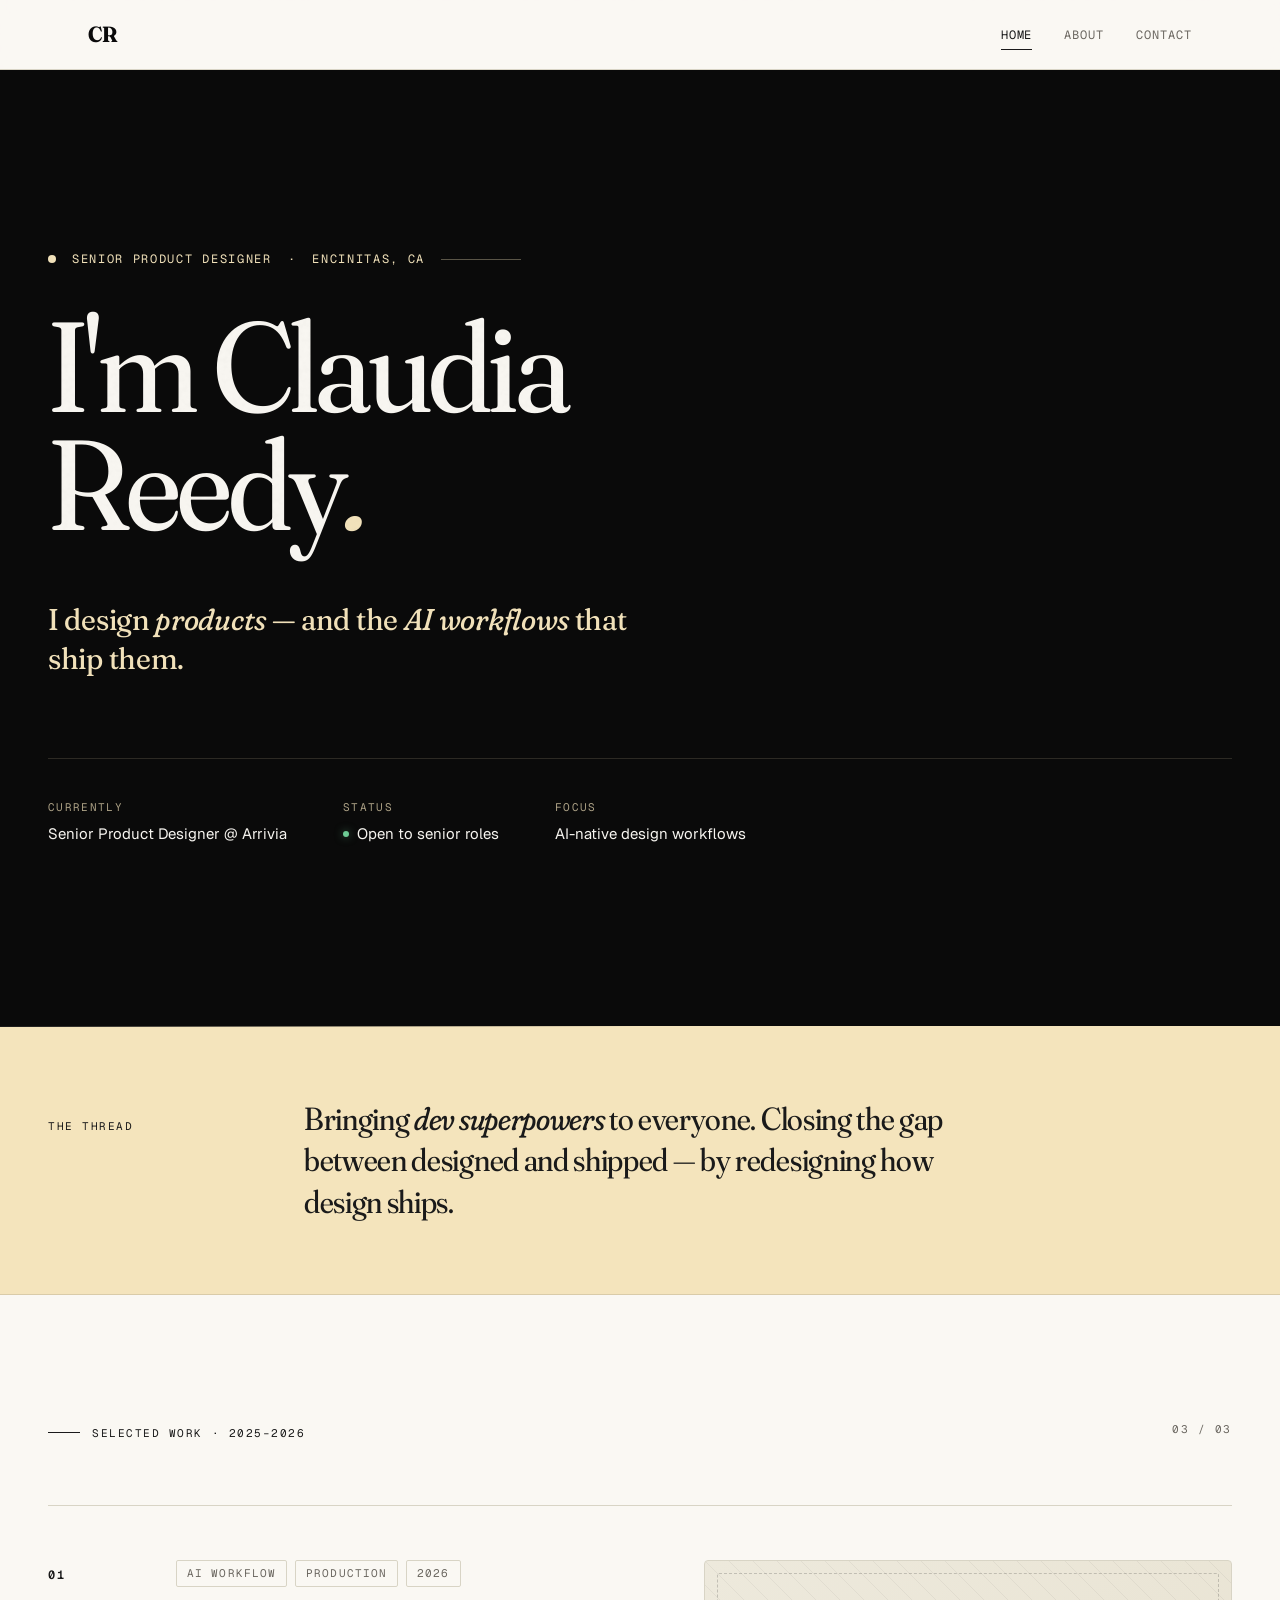
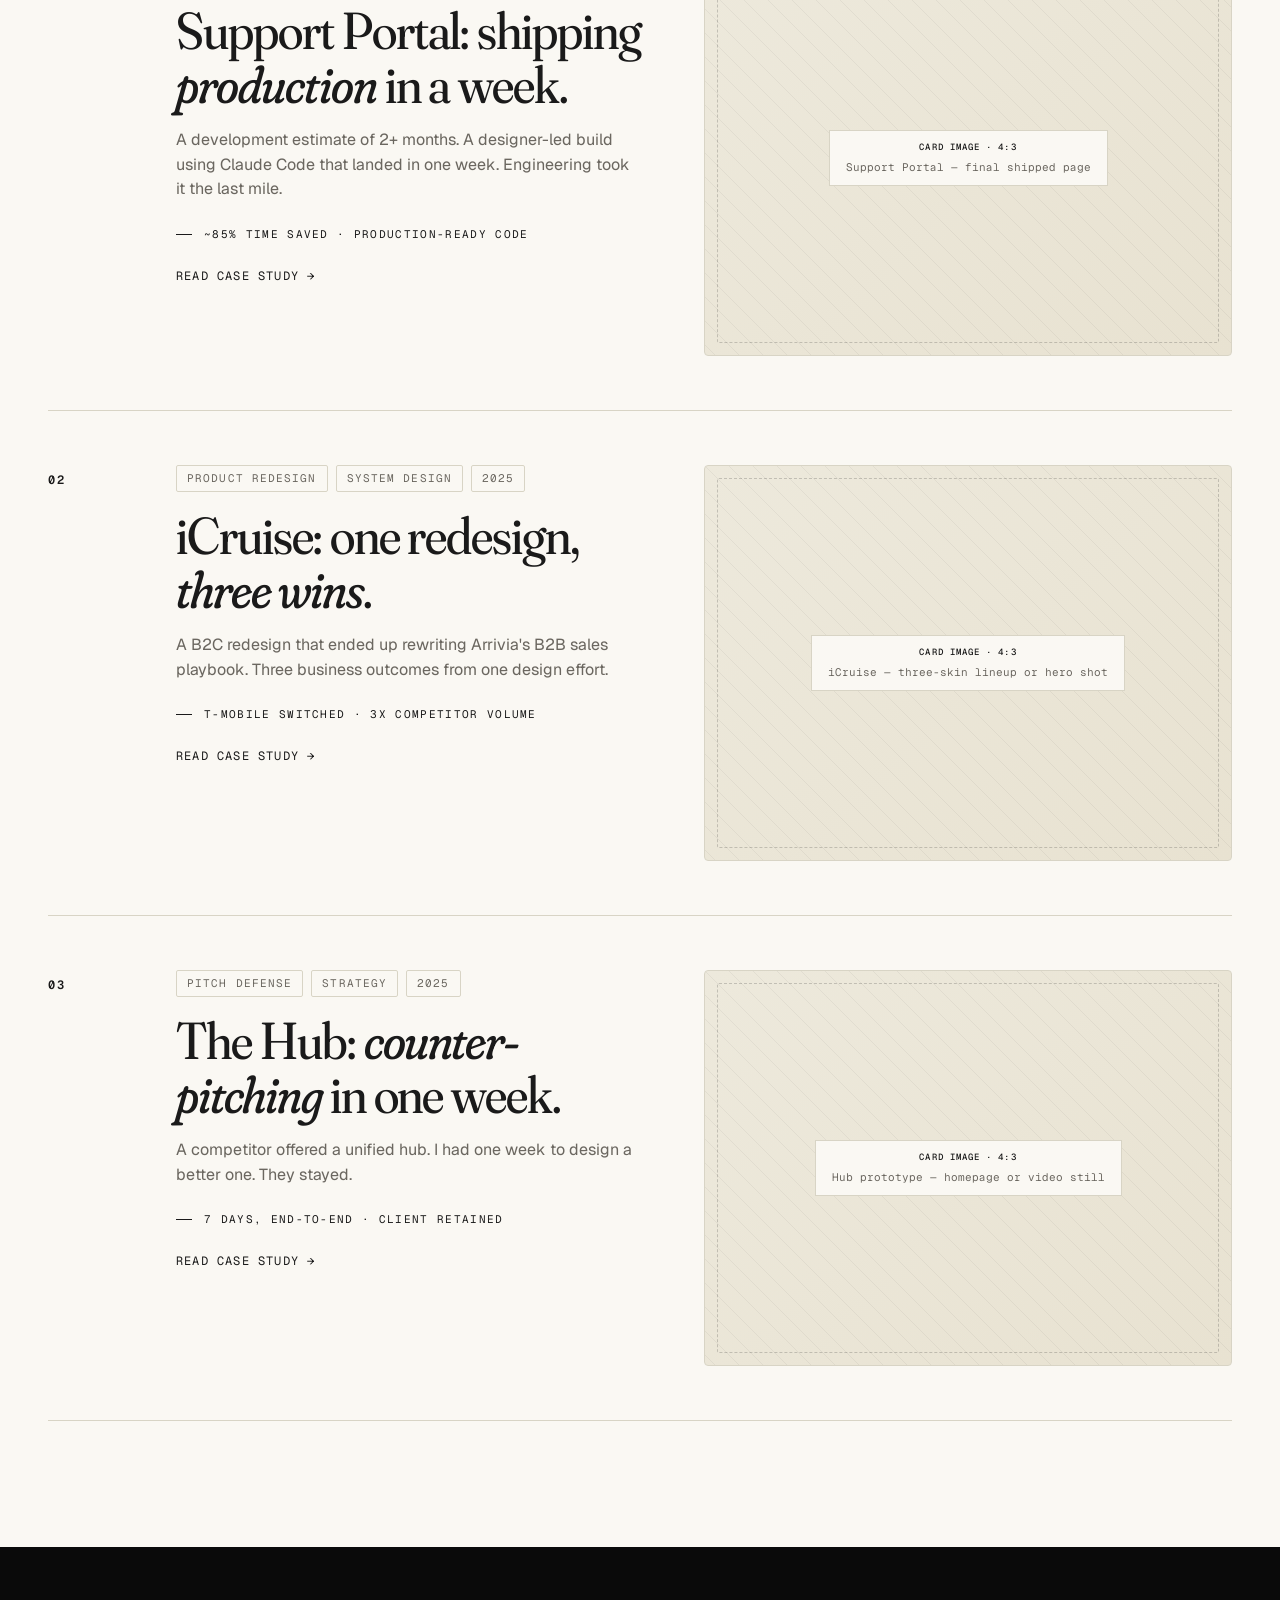
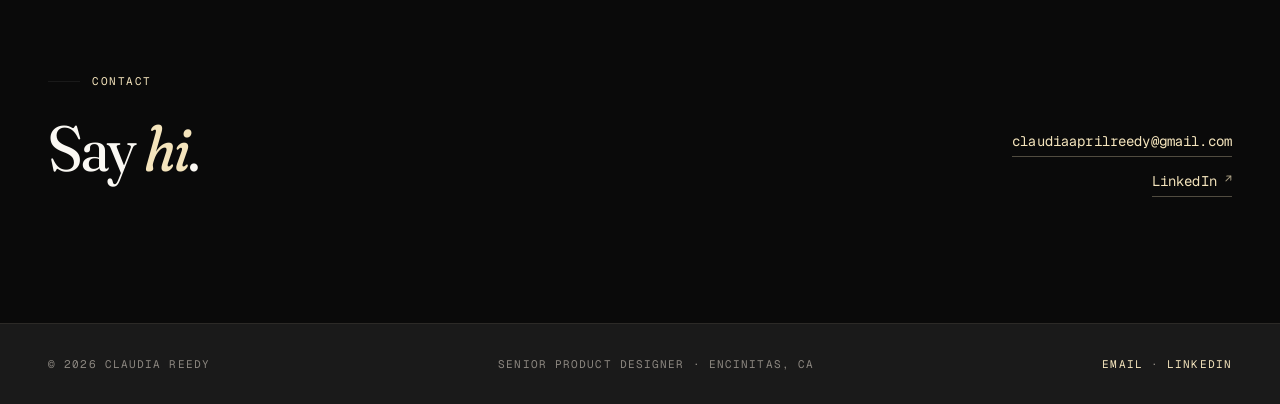
==== index.html @ f2000a78 "iCruise: name T-Mobile, add Q1 2026 phase-one performance data Reframe the post-launch story as prot" ====
<!DOCTYPE html>
<html lang="en">
<head>
<meta charset="UTF-8">
<meta name="viewport" content="width=device-width, initial-scale=1.0">
<title>Claudia Reedy — Senior Product Designer</title>

<link rel="preconnect" href="https://fonts.googleapis.com">
<link rel="preconnect" href="https://fonts.gstatic.com" crossorigin>
<link href="https://fonts.googleapis.com/css2?family=Fraunces:opsz,wght,SOFT@9..144,300..900,0..100&family=Geist:wght@300..700&family=Geist+Mono:wght@400..600&display=swap" rel="stylesheet">

<link rel="stylesheet" href="styles/tokens.css">
<link rel="stylesheet" href="styles/system.css">
<link rel="stylesheet" href="styles/home.css">

<script src="scripts/reveal.js" defer></script>
</head>
<body class="page-home">

<nav class="top">
  <div class="nav-inner">
    <a href="index.html" class="logo">CR</a>
    <div class="nav-links">
      <a href="index.html" class="active">Home</a>
      <a href="about.html">About</a>
      <a href="#contact">Contact</a>
    </div>
  </div>
</nav>

<!-- ============ HERO ============ -->
<section class="hero hero--home">
  <div class="hero-inner">
    <div class="hero-eyebrow">
      <span class="dot"></span>
      <span>Senior Product Designer</span>
      <span>·</span>
      <span>Encinitas, CA</span>
    </div>

    <h1 class="hero-title">
      I'm Claudia<br>Reedy<em>.</em>
    </h1>

    <p class="hero-tagline">
      I design <em>products</em> — and the <em>AI workflows</em> that ship them.
    </p>

    <div class="hero-status">
      <dl>
        <dt>Currently</dt>
        <dd>Senior Product Designer @ Arrivia</dd>
      </dl>
      <dl>
        <dt>Status</dt>
        <dd class="with-dot"><span class="small-dot"></span>Open to senior roles</dd>
      </dl>
      <dl>
        <dt>Focus</dt>
        <dd>AI-native design workflows</dd>
      </dl>
    </div>
  </div>
</section>

<!-- ============ INTRO STRIP ============ -->
<section class="intro-strip" data-reveal>
  <div class="intro-inner">
    <div class="intro-label">The thread</div>
    <p class="intro-text">
      Bringing <em>dev superpowers</em> to everyone. Closing the gap between designed and shipped — by redesigning how design ships.
    </p>
  </div>
</section>

<!-- ============ SELECTED WORK ============ -->
<section class="work" data-reveal>
  <div class="work-inner">
    <div class="work-header">
      <div class="work-eyebrow">Selected Work · 2025–2026</div>
      <div class="work-count">03 / 03</div>
    </div>

    <div class="case-list">

      <a href="case-studies/support-portal.html" class="case-card">
        <div class="case-num">01</div>
        <div class="case-meta">
          <div class="case-tags">
            <span>AI Workflow</span>
            <span>Production</span>
            <span>2026</span>
          </div>
          <h2 class="case-title">Support Portal: shipping <em>production</em> in a week.</h2>
          <p class="case-desc">A development estimate of 2+ months. A designer-led build using Claude Code that landed in one week. Engineering took it the last mile.</p>
          <div class="case-stat">~85% time saved · Production-ready code</div>
          <span class="case-arrow">Read case study →</span>
        </div>
        <div class="case-image">
          <div class="vlabel">
            <span class="vlabel-tag">Card Image · 4:3</span>
            Support Portal — final shipped page
          </div>
        </div>
      </a>

      <a href="case-studies/icruise.html" class="case-card">
        <div class="case-num">02</div>
        <div class="case-meta">
          <div class="case-tags">
            <span>Product Redesign</span>
            <span>System Design</span>
            <span>2025</span>
          </div>
          <h2 class="case-title">iCruise: one redesign, <em>three wins</em>.</h2>
          <p class="case-desc">A B2C redesign that ended up rewriting Arrivia's B2B sales playbook. Three business outcomes from one design effort.</p>
          <div class="case-stat">T-Mobile switched · 3x competitor volume</div>
          <span class="case-arrow">Read case study →</span>
        </div>
        <div class="case-image">
          <div class="vlabel">
            <span class="vlabel-tag">Card Image · 4:3</span>
            iCruise — three-skin lineup or hero shot
          </div>
        </div>
      </a>

      <a href="case-studies/nea-hub.html" class="case-card">
        <div class="case-num">03</div>
        <div class="case-meta">
          <div class="case-tags">
            <span>Pitch Defense</span>
            <span>Strategy</span>
            <span>2025</span>
          </div>
          <h2 class="case-title">The Hub: <em>counter-pitching</em> in one week.</h2>
          <p class="case-desc">A competitor offered a unified hub. I had one week to design a better one. They stayed.</p>
          <div class="case-stat">7 days, end-to-end · Client retained</div>
          <span class="case-arrow">Read case study →</span>
        </div>
        <div class="case-image">
          <div class="vlabel">
            <span class="vlabel-tag">Card Image · 4:3</span>
            Hub prototype — homepage or video still
          </div>
        </div>
      </a>

    </div>
  </div>
</section>

<!-- ============ CONTACT ============ -->
<section class="cta cta--contact" id="contact" data-reveal>
  <div class="cta-inner">
    <div>
      <div class="cta-eyebrow">Contact</div>
      <h2 class="cta-title">Say <em>hi</em>.</h2>
    </div>
    <div class="contact-links">
      <a href="mailto:claudiaaprilreedy@gmail.com" class="contact-link">claudiaaprilreedy@gmail.com</a>
      <a href="https://www.linkedin.com/in/claudia-reedy-803a4534b/" class="contact-link" target="_blank" rel="noopener">LinkedIn <span class="arrow" aria-hidden="true">↗</span></a>
    </div>
  </div>
</section>

<footer class="site">
  <div class="footer-inner">
    <span>© 2026 Claudia Reedy</span>
    <span>Senior Product Designer · Encinitas, CA</span>
    <span>
      <a href="mailto:claudiaaprilreedy@gmail.com">Email</a>
      ·
      <a href="https://www.linkedin.com/in/claudia-reedy-803a4534b/" target="_blank" rel="noopener">LinkedIn</a>
    </span>
  </div>
</footer>

</body>
</html>
---- styles/tokens.css ----
/* ============================================================
 * tokens.css
 * CSS variables, font wiring, base reset, page-wide ambient styles.
 * Loaded first on every page.
 * ============================================================ */

:root {
  /* Colors */
  --black: #0a0a0a;        /* hero blocks, metric panel backgrounds */
  --ink: #1a1a1a;          /* body text, accent rules */
  --bg: #faf8f3;           /* warm off-white page background */
  --bg-warm: #f4e4bc;      /* cream accent (intro strip, thread, dark-surface warmth) */
  --cream: #f4e4bc;        /* alias for --bg-warm */
  --rule: #d8d4c5;         /* borders and rules */
  --muted: #6b6760;        /* secondary text */
  --muted-soft: #8c8780;   /* tertiary text */

  /* Accent (formerly --rust). Kept identical to --ink so the system reads as monochrome. */
  --accent: #1a1a1a;
  --accent-deep: #0a0a0a;

  /* Type families */
  --display: 'Fraunces', Georgia, serif;
  --sans: 'Geist', -apple-system, sans-serif;
  --mono: 'Geist Mono', 'SF Mono', monospace;

  /* Layout */
  --max-w: 1200px;
  --measure: 640px;
  --pad: clamp(20px, 4vw, 48px);
}

* {
  box-sizing: border-box;
  margin: 0;
  padding: 0;
}

html {
  scroll-behavior: smooth;
}

body {
  font-family: var(--sans);
  background: var(--bg);
  color: var(--ink);
  -webkit-font-smoothing: antialiased;
  font-feature-settings: 'ss01', 'ss02';
  line-height: 1.5;
  position: relative;
}

/* Subtle paper grain — fixed, behind content, multiplies into the page */
body::before {
  content: '';
  position: fixed;
  inset: 0;
  pointer-events: none;
  z-index: 1;
  background-image: url("data:image/svg+xml,%3Csvg viewBox='0 0 200 200' xmlns='http://www.w3.org/2000/svg'%3E%3Cfilter id='n'%3E%3CfeTurbulence type='fractalNoise' baseFrequency='0.9' numOctaves='2' stitchTiles='stitch'/%3E%3CfeColorMatrix values='0 0 0 0 0 0 0 0 0 0 0 0 0 0 0 0 0 0 0.04 0'/%3E%3C/filter%3E%3Crect width='100%25' height='100%25' filter='url(%23n)'/%3E%3C/svg%3E");
  opacity: 0.6;
  mix-blend-mode: multiply;
}

::selection {
  background: var(--accent);
  color: var(--bg);
}

/* Scroll-triggered reveal — applied by reveal.js */
@keyframes fadeUp {
  from { opacity: 0; transform: translateY(16px); }
  to   { opacity: 1; transform: translateY(0); }
}

.reveal {
  opacity: 0;
  transform: translateY(20px);
  transition: opacity 0.7s ease-out, transform 0.7s ease-out;
}

.reveal.in {
  opacity: 1;
  transform: translateY(0);
}
---- styles/system.css ----
/* ============================================================
 * system.css
 * Shared components used on more than one page: nav, hero shell,
 * eyebrow, hook, numbers wrapper, body section, divider, visual
 * block, next-up footer, site footer, CTA strip.
 * Loaded after tokens.css on every page.
 * ============================================================ */

/* ============ NAV ============ */
nav.top {
  position: sticky;
  top: 0;
  z-index: 100;
  background: rgba(250, 248, 243, 0.92);
  backdrop-filter: blur(12px);
  -webkit-backdrop-filter: blur(12px);
  border-bottom: 1px solid var(--rule);
}

.nav-inner {
  max-width: var(--max-w);
  margin: 0 auto;
  padding: 18px var(--pad);
  display: flex;
  align-items: center;
  justify-content: space-between;
}

.logo {
  font-family: var(--display);
  font-weight: 700;
  font-size: 22px;
  letter-spacing: -0.02em;
  color: var(--black);
  text-decoration: none;
  font-variation-settings: 'opsz' 144, 'SOFT' 50;
}

.nav-links {
  display: flex;
  gap: 32px;
  align-items: center;
}

.nav-links a {
  font-family: var(--mono);
  font-size: 12px;
  text-transform: uppercase;
  letter-spacing: 0.08em;
  color: var(--muted);
  text-decoration: none;
  transition: color 0.2s;
}

.nav-links a:hover,
.nav-links a.active {
  color: var(--ink);
}

.nav-links a.active {
  position: relative;
}

.nav-links a.active::after {
  content: '';
  position: absolute;
  bottom: -6px;
  left: 0;
  right: 0;
  height: 1px;
  background: var(--accent);
}

.back-link {
  font-family: var(--mono);
  font-size: 12px;
  text-transform: uppercase;
  letter-spacing: 0.08em;
  color: var(--muted);
  text-decoration: none;
  display: inline-flex;
  align-items: center;
  gap: 8px;
  transition: color 0.2s, gap 0.2s;
}

.back-link:hover {
  color: var(--accent);
  gap: 12px;
}

/* ============ HERO SHELL ============
   The black-block container. Used on home + every case study.
   Inside content (.eyebrow, .hero-title, etc.) defined below for the
   case-study pattern; home.css overrides via .hero--home modifier. */
section.hero {
  background: var(--black);
  color: var(--bg);
  padding: clamp(80px, 14vh, 160px) var(--pad) clamp(80px, 14vh, 140px);
  position: relative;
  overflow: hidden;
}

.hero-inner {
  max-width: var(--max-w);
  margin: 0 auto;
}

/* Case-study hero eyebrow (mono label + trailing rule) */
.eyebrow {
  font-family: var(--mono);
  font-size: 12px;
  text-transform: uppercase;
  letter-spacing: 0.14em;
  color: var(--cream);
  margin-bottom: 32px;
  display: flex;
  align-items: center;
  gap: 16px;
  opacity: 0;
  animation: fadeUp 0.8s 0.1s forwards;
}

.eyebrow::after {
  content: '';
  flex: 1;
  max-width: 80px;
  height: 1px;
  background: var(--cream);
  opacity: 0.35;
}

h1.hero-title {
  font-family: var(--display);
  font-weight: 420;
  font-size: clamp(44px, 7.5vw, 96px);
  line-height: 0.98;
  letter-spacing: -0.025em;
  color: var(--bg);
  font-variation-settings: 'opsz' 144, 'SOFT' 50;
  margin-bottom: 40px;
  max-width: 18ch;
  opacity: 0;
  animation: fadeUp 0.9s 0.25s forwards;
}

h1.hero-title em {
  font-style: italic;
  color: var(--cream);
  font-variation-settings: 'opsz' 144, 'SOFT' 100;
}

.hero-subtitle {
  font-family: var(--sans);
  font-size: clamp(17px, 1.4vw, 19px);
  font-weight: 420;
  line-height: 1.55;
  color: var(--bg-warm);
  max-width: 56ch;
  opacity: 0;
  animation: fadeUp 1s 0.4s forwards;
}

.hero-meta {
  display: flex;
  flex-wrap: wrap;
  gap: 40px;
  margin-top: 64px;
  padding-top: 32px;
  border-top: 1px solid rgba(244, 228, 188, 0.2);
  opacity: 0;
  animation: fadeUp 1s 0.55s forwards;
}

.hero-meta dl {
  display: flex;
  flex-direction: column;
  gap: 6px;
}

.hero-meta dt {
  font-family: var(--mono);
  font-size: 11px;
  text-transform: uppercase;
  letter-spacing: 0.12em;
  color: var(--cream);
  opacity: 0.7;
}

.hero-meta dd {
  font-family: var(--sans);
  font-size: 14px;
  color: var(--bg);
  font-weight: 400;
}

/* ============ HOOK ============ */
section.hook {
  padding: clamp(80px, 12vh, 140px) var(--pad);
  background: var(--bg);
}

.hook-inner {
  max-width: 920px;
  margin: 0 auto;
  position: relative;
}

.hook-mark {
  font-family: var(--display);
  font-size: clamp(80px, 14vw, 180px);
  line-height: 0.6;
  color: var(--cream);
  position: absolute;
  left: -20px;
  top: -10px;
  font-style: italic;
  font-variation-settings: 'opsz' 144, 'SOFT' 100;
  z-index: 0;
  opacity: 0.9;
}

.hook-text {
  font-family: var(--display);
  font-weight: 420;
  font-size: clamp(28px, 3.5vw, 44px);
  line-height: 1.18;
  letter-spacing: -0.015em;
  color: var(--ink);
  position: relative;
  z-index: 1;
  font-variation-settings: 'opsz' 144, 'SOFT' 50;
  max-width: 22ch;
}

.hook-text em {
  font-style: italic;
  color: var(--accent);
  font-variation-settings: 'opsz' 144, 'SOFT' 100;
}

/* ============ NUMBERS WRAPPER ============
   Outer black panel + header + tagline. Inner layout variants
   (.numbers-grid, .nea-stats, .wins-grid) live in case-study.css. */
section.numbers {
  padding: 0 var(--pad) clamp(80px, 12vh, 120px);
  background: var(--bg);
}

.numbers-inner {
  max-width: var(--max-w);
  margin: 0 auto;
  background: var(--black);
  color: var(--bg);
  padding: clamp(40px, 6vw, 72px) clamp(32px, 5vw, 64px);
  border-radius: 2px;
  position: relative;
  overflow: hidden;
}

.numbers-inner::before {
  content: '';
  position: absolute;
  top: 0;
  left: 0;
  right: 0;
  height: 1px;
  background: linear-gradient(90deg, var(--cream) 0%, transparent 60%);
}

.numbers-header {
  font-family: var(--mono);
  font-size: 11px;
  text-transform: uppercase;
  letter-spacing: 0.14em;
  color: var(--cream);
  margin-bottom: 32px;
  display: flex;
  align-items: center;
  gap: 12px;
}

.numbers-header::before {
  content: '◉';
  color: var(--cream);
  font-size: 8px;
}

.numbers-tagline {
  margin-top: 48px;
  padding-top: 32px;
  border-top: 1px solid rgba(244, 228, 188, 0.15);
  font-family: var(--display);
  font-style: italic;
  font-size: clamp(18px, 1.8vw, 22px);
  line-height: 1.4;
  color: var(--cream);
  font-variation-settings: 'opsz' 144, 'SOFT' 80;
  max-width: 60ch;
}

/* ============ BODY SECTION ============
   Two-column label/content section used throughout case studies. */
section.body-section {
  padding: clamp(60px, 10vh, 120px) var(--pad);
  position: relative;
}

.body-inner {
  max-width: var(--max-w);
  margin: 0 auto;
  display: grid;
  grid-template-columns: 1fr;
  gap: 32px;
}

@media (min-width: 900px) {
  .body-inner {
    grid-template-columns: 220px 1fr;
    gap: 64px;
  }
}

.section-label {
  font-family: var(--mono);
  font-size: 11px;
  text-transform: uppercase;
  letter-spacing: 0.14em;
  color: var(--muted);
  position: relative;
  padding-top: 14px;
}

.section-label::before {
  content: '';
  position: absolute;
  top: 0;
  left: 0;
  width: 32px;
  height: 1px;
  background: var(--accent);
}

.section-label .num {
  display: block;
  font-size: 11px;
  color: var(--accent);
  margin-bottom: 4px;
  font-weight: 500;
}

.section-content {
  max-width: var(--measure);
}

.section-content p {
  font-family: var(--sans);
  font-size: 17px;
  line-height: 1.65;
  color: var(--ink);
  margin-bottom: 1.4em;
  font-weight: 420;
}

.section-content p:last-child {
  margin-bottom: 0;
}

.section-content h3 {
  font-family: var(--display);
  font-weight: 500;
  font-size: 24px;
  line-height: 1.3;
  letter-spacing: -0.01em;
  color: var(--ink);
  margin-top: 2em;
  margin-bottom: 0.6em;
  font-variation-settings: 'opsz' 60, 'SOFT' 50;
}

.section-content h3:first-child {
  margin-top: 0;
}

.section-content strong {
  font-weight: 600;
  color: var(--black);
}

.section-content em {
  font-style: italic;
  font-family: var(--display);
  font-variation-settings: 'opsz' 36, 'SOFT' 100;
  font-size: 1.02em;
}

.section-content code {
  font-family: var(--mono);
  font-size: 0.88em;
  background: var(--cream);
  padding: 2px 6px;
  border-radius: 2px;
  color: var(--accent-deep);
  font-weight: 500;
}

/* ============ SECTION DIVIDER ============ */
.divider {
  max-width: var(--max-w);
  margin: 0 auto;
  padding: 0 var(--pad);
  display: flex;
  align-items: center;
  gap: 16px;
  font-family: var(--mono);
  font-size: 11px;
  text-transform: uppercase;
  letter-spacing: 0.14em;
  color: var(--muted-soft);
}

.divider::before,
.divider::after {
  content: '';
  flex: 1;
  height: 1px;
  background: var(--rule);
}

/* ============ VISUAL PLACEHOLDER BLOCK ============ */
.visual-block {
  margin: 48px 0;
  width: 100%;
}

.visual-frame {
  background: linear-gradient(135deg, #ede9dc 0%, #e8e2d1 100%);
  border: 1px solid var(--rule);
  border-radius: 4px;
  aspect-ratio: 16 / 9;
  display: flex;
  align-items: center;
  justify-content: center;
  position: relative;
  overflow: hidden;
}

.visual-frame::before {
  content: '';
  position: absolute;
  inset: 0;
  background-image: linear-gradient(45deg, transparent 48%, rgba(26, 26, 26, 0.06) 49%, rgba(26, 26, 26, 0.06) 51%, transparent 52%);
  background-size: 24px 24px;
}

.visual-frame::after {
  content: '';
  position: absolute;
  inset: 12px;
  border: 1px dashed rgba(26, 26, 26, 0.2);
  border-radius: 2px;
}

.visual-label {
  position: relative;
  z-index: 2;
  background: var(--bg);
  padding: 12px 20px;
  border: 1px solid var(--rule);
  font-family: var(--mono);
  font-size: 12px;
  color: var(--muted);
  text-align: center;
  max-width: 80%;
  letter-spacing: 0.02em;
  line-height: 1.5;
}

.visual-label .vlabel-tag {
  display: block;
  font-size: 10px;
  color: var(--accent);
  text-transform: uppercase;
  letter-spacing: 0.12em;
  margin-bottom: 6px;
  font-weight: 500;
}

.visual-caption {
  font-family: var(--mono);
  font-size: 12px;
  color: var(--muted);
  margin-top: 14px;
  letter-spacing: 0.01em;
  line-height: 1.6;
  max-width: 70ch;
}

.visual-caption strong {
  color: var(--accent);
  font-weight: 500;
  text-transform: uppercase;
  font-size: 10px;
  letter-spacing: 0.12em;
  display: inline-block;
  margin-right: 8px;
}

/* Full-bleed visual variant (case studies) */
.visual-block.full {
  margin-left: calc(-1 * var(--pad));
  margin-right: calc(-1 * var(--pad));
  width: calc(100% + 2 * var(--pad));
}

.visual-block.full .visual-frame {
  border-radius: 0;
  border-left: none;
  border-right: none;
  aspect-ratio: 21 / 9;
}

@media (min-width: 900px) {
  .visual-block {
    grid-column: 2;
  }
  .visual-block.wide {
    grid-column: 1 / -1;
  }
}

/* ============ NEXT-UP FOOTER (case studies) ============ */
section.next-up {
  margin-top: 60px;
  background: var(--black);
  color: var(--bg);
  padding: clamp(80px, 14vh, 140px) var(--pad);
  position: relative;
  overflow: hidden;
}

.next-up-inner {
  max-width: var(--max-w);
  margin: 0 auto;
  display: grid;
  grid-template-columns: 1fr;
  gap: 32px;
  align-items: end;
}

@media (min-width: 900px) {
  .next-up-inner {
    grid-template-columns: 1fr auto;
    gap: 64px;
  }
}

.next-label {
  font-family: var(--mono);
  font-size: 11px;
  text-transform: uppercase;
  letter-spacing: 0.14em;
  color: var(--cream);
  margin-bottom: 24px;
  display: flex;
  align-items: center;
  gap: 12px;
}

.next-label::before {
  content: '';
  width: 32px;
  height: 1px;
  background: var(--accent);
}

.next-title {
  font-family: var(--display);
  font-weight: 420;
  font-size: clamp(36px, 5.5vw, 64px);
  line-height: 1.05;
  letter-spacing: -0.02em;
  color: var(--bg);
  font-variation-settings: 'opsz' 144, 'SOFT' 50;
  margin-bottom: 16px;
}

.next-title em {
  font-style: italic;
  color: var(--cream);
  font-variation-settings: 'opsz' 144, 'SOFT' 100;
}

.next-sub {
  font-family: var(--sans);
  font-size: 16px;
  color: var(--bg-warm);
  max-width: 50ch;
  line-height: 1.55;
}

.next-cta {
  font-family: var(--mono);
  font-size: 12px;
  text-transform: uppercase;
  letter-spacing: 0.12em;
  color: var(--cream);
  text-decoration: none;
  display: inline-flex;
  align-items: center;
  gap: 12px;
  border: 1px solid var(--cream);
  padding: 16px 28px;
  border-radius: 2px;
  transition: background 0.25s, color 0.25s, gap 0.25s;
  white-space: nowrap;
}

.next-cta:hover {
  background: var(--cream);
  color: var(--black);
  gap: 16px;
}

/* ============ CTA STRIP (home + about) ============
   Same component as next-up, different content; lives here because
   index.html and about.html share byte-identical CSS for it. */
section.cta {
  background: var(--black);
  color: var(--bg);
  padding: clamp(80px, 14vh, 140px) var(--pad);
  position: relative;
  overflow: hidden;
}

.cta-inner {
  max-width: var(--max-w);
  margin: 0 auto;
  display: grid;
  grid-template-columns: 1fr;
  gap: 32px;
  align-items: end;
}

@media (min-width: 900px) {
  .cta-inner {
    grid-template-columns: 1fr auto;
    gap: 64px;
  }
}

.cta-eyebrow {
  font-family: var(--mono);
  font-size: 11px;
  text-transform: uppercase;
  letter-spacing: 0.14em;
  color: var(--cream);
  margin-bottom: 24px;
  display: flex;
  align-items: center;
  gap: 12px;
}

.cta-eyebrow::before {
  content: '';
  width: 32px;
  height: 1px;
  background: var(--accent);
}

.cta-title {
  font-family: var(--display);
  font-weight: 420;
  font-size: clamp(36px, 5.5vw, 64px);
  line-height: 1.05;
  letter-spacing: -0.02em;
  color: var(--bg);
  font-variation-settings: 'opsz' 144, 'SOFT' 50;
  margin-bottom: 16px;
  max-width: 22ch;
}

.cta-title em {
  font-style: italic;
  color: var(--cream);
  font-variation-settings: 'opsz' 144, 'SOFT' 100;
}

.cta-sub {
  font-family: var(--sans);
  font-size: 16px;
  color: var(--bg-warm);
  max-width: 50ch;
  line-height: 1.55;
}

.cta-button {
  font-family: var(--mono);
  font-size: 12px;
  text-transform: uppercase;
  letter-spacing: 0.12em;
  color: var(--cream);
  text-decoration: none;
  display: inline-flex;
  align-items: center;
  gap: 12px;
  border: 1px solid var(--cream);
  padding: 16px 28px;
  border-radius: 2px;
  transition: background 0.25s, color 0.25s, gap 0.25s;
  white-space: nowrap;
}

.cta-button:hover {
  background: var(--cream);
  color: var(--black);
  gap: 16px;
}

/* ============ CONTACT VARIANT OF CTA STRIP ============
   Used on home + about. Strips the subtitle + cream-bordered button
   in favor of a stacked list of contact links. The black-strip shell
   (.cta) is reused; only the inner is different. */

.cta--contact .cta-inner {
  align-items: end;
}

.contact-links {
  display: flex;
  flex-direction: column;
  align-items: flex-start;
  gap: 14px;
  font-family: var(--mono);
  font-size: 14px;
  letter-spacing: 0.01em;
}

@media (min-width: 900px) {
  .contact-links {
    align-items: flex-end;
  }
}

.contact-link {
  color: var(--cream);
  text-decoration: none;
  padding-bottom: 4px;
  border-bottom: 1px solid rgba(244, 228, 188, 0.3);
  transition: border-color 0.2s, color 0.2s;
  display: inline-flex;
  align-items: center;
  gap: 8px;
}

.contact-link:hover {
  border-bottom-color: var(--cream);
  color: #fff;
}

.contact-link .arrow {
  font-size: 0.85em;
  opacity: 0.7;
}

/* ============ SITE FOOTER ============ */
footer.site {
  background: var(--ink);
  color: var(--muted-soft);
  padding: 32px var(--pad);
  border-top: 1px solid rgba(244, 228, 188, 0.08);
}

.footer-inner {
  max-width: var(--max-w);
  margin: 0 auto;
  display: flex;
  flex-wrap: wrap;
  justify-content: space-between;
  gap: 16px;
  font-family: var(--mono);
  font-size: 11px;
  text-transform: uppercase;
  letter-spacing: 0.1em;
}

footer a {
  color: var(--cream);
  text-decoration: none;
}

footer a:hover {
  color: var(--accent);
}

/* ============ MOBILE ============ */
@media (max-width: 768px) {
  .nav-links { gap: 18px; }
}
---- styles/home.css ----
/* ============================================================
 * home.css
 * Home page (index.html) only: hero overrides, intro strip,
 * selected-work case list.
 * Loaded after system.css on index.html.
 * ============================================================ */

/* ============ HERO OVERRIDES (.hero--home) ============
   The home hero uses the same .hero shell from system.css but with
   more generous vertical padding, a larger title, a custom eyebrow
   with a pulsing dot, and a "status" row in place of .hero-meta. */

section.hero--home {
  padding: clamp(100px, 20vh, 200px) var(--pad);
}

.hero--home h1.hero-title {
  font-size: clamp(56px, 10vw, 140px);
  line-height: 0.92;
  letter-spacing: -0.03em;
  margin-bottom: 56px;
  max-width: none;
}

.hero-eyebrow {
  font-family: var(--mono);
  font-size: 12px;
  text-transform: uppercase;
  letter-spacing: 0.14em;
  color: var(--cream);
  margin-bottom: 40px;
  display: flex;
  align-items: center;
  gap: 16px;
  opacity: 0;
  animation: fadeUp 0.8s 0.1s forwards;
}

.hero-eyebrow::after {
  content: '';
  flex: 1;
  max-width: 80px;
  height: 1px;
  background: var(--cream);
  opacity: 0.35;
}

.hero-eyebrow .dot {
  width: 8px;
  height: 8px;
  border-radius: 50%;
  background: var(--cream);
  display: inline-block;
  animation: pulse 2.5s ease-in-out infinite;
}

@keyframes pulse {
  0%, 100% { opacity: 1; box-shadow: 0 0 0 0 rgba(244, 228, 188, 0.5); }
  50%      { opacity: 0.7; box-shadow: 0 0 0 6px rgba(244, 228, 188, 0); }
}

.hero-tagline {
  font-family: var(--display);
  font-weight: 420;
  font-size: clamp(22px, 2.4vw, 30px);
  line-height: 1.3;
  letter-spacing: -0.01em;
  color: var(--bg-warm);
  font-variation-settings: 'opsz' 60, 'SOFT' 50;
  max-width: 32ch;
  opacity: 0;
  animation: fadeUp 1s 0.4s forwards;
}

.hero-tagline em {
  font-style: italic;
  color: var(--cream);
  font-variation-settings: 'opsz' 60, 'SOFT' 100;
}

.hero-status {
  margin-top: 80px;
  padding-top: 40px;
  border-top: 1px solid rgba(244, 228, 188, 0.15);
  display: flex;
  flex-wrap: wrap;
  gap: 56px;
  opacity: 0;
  animation: fadeUp 1s 0.55s forwards;
}

.hero-status dl {
  display: flex;
  flex-direction: column;
  gap: 8px;
}

.hero-status dt {
  font-family: var(--mono);
  font-size: 11px;
  text-transform: uppercase;
  letter-spacing: 0.12em;
  color: var(--cream);
  opacity: 0.7;
}

.hero-status dd {
  font-family: var(--sans);
  font-size: 15px;
  color: var(--bg);
  font-weight: 400;
}

.hero-status dd.with-dot {
  display: inline-flex;
  align-items: center;
  gap: 8px;
}

.hero-status dd .small-dot {
  width: 6px;
  height: 6px;
  border-radius: 50%;
  background: #6fcf97;
  box-shadow: 0 0 8px rgba(111, 207, 151, 0.5);
}

/* ============ INTRO STRIP ============ */
section.intro-strip {
  background: var(--bg-warm);
  padding: clamp(48px, 8vh, 80px) var(--pad);
  border-bottom: 1px solid rgba(26, 26, 26, 0.12);
  position: relative;
}

.intro-strip::before {
  content: '';
  position: absolute;
  top: 0;
  left: 0;
  right: 0;
  height: 1px;
  background: linear-gradient(90deg, var(--accent) 0%, transparent 50%);
}

.intro-inner {
  max-width: var(--max-w);
  margin: 0 auto;
  display: grid;
  grid-template-columns: 1fr;
  gap: 24px;
  align-items: baseline;
}

@media (min-width: 900px) {
  .intro-inner {
    grid-template-columns: 200px 1fr;
    gap: 56px;
  }
}

.intro-label {
  font-family: var(--mono);
  font-size: 11px;
  text-transform: uppercase;
  letter-spacing: 0.14em;
  color: var(--accent);
  padding-top: 8px;
}

.intro-text {
  font-family: var(--display);
  font-weight: 420;
  font-size: clamp(22px, 2.6vw, 32px);
  line-height: 1.3;
  letter-spacing: -0.01em;
  color: var(--ink);
  font-variation-settings: 'opsz' 144, 'SOFT' 50;
  max-width: 36ch;
}

.intro-text em {
  font-style: italic;
  color: var(--accent);
  font-variation-settings: 'opsz' 144, 'SOFT' 100;
}

/* ============ SELECTED WORK ============ */
section.work {
  padding: clamp(80px, 14vh, 140px) var(--pad);
}

.work-inner {
  max-width: var(--max-w);
  margin: 0 auto;
}

.work-header {
  display: flex;
  align-items: baseline;
  justify-content: space-between;
  margin-bottom: 64px;
  gap: 24px;
  flex-wrap: wrap;
}

.work-eyebrow {
  font-family: var(--mono);
  font-size: 11px;
  text-transform: uppercase;
  letter-spacing: 0.14em;
  color: var(--accent);
  display: flex;
  align-items: center;
  gap: 12px;
}

.work-eyebrow::before {
  content: '';
  width: 32px;
  height: 1px;
  background: var(--accent);
}

.work-count {
  font-family: var(--mono);
  font-size: 11px;
  text-transform: uppercase;
  letter-spacing: 0.14em;
  color: var(--muted);
}

.case-list {
  display: flex;
  flex-direction: column;
  gap: 0;
}

.case-card {
  display: grid;
  grid-template-columns: 1fr;
  gap: 32px;
  padding: clamp(40px, 6vh, 64px) 0;
  border-top: 1px solid var(--rule);
  position: relative;
  text-decoration: none;
  color: inherit;
  transition: padding-left 0.4s cubic-bezier(0.2, 0.8, 0.2, 1);
}

.case-card:last-child {
  border-bottom: 1px solid var(--rule);
}

@media (min-width: 900px) {
  .case-card {
    grid-template-columns: 80px 1fr 1.1fr;
    gap: 48px;
    align-items: start;
  }
}

.case-card:hover {
  padding-left: 16px;
}

.case-card:hover .case-arrow {
  transform: translateX(8px);
  color: var(--accent);
}

.case-card:hover .case-image {
  transform: scale(1.01);
}

.case-num {
  font-family: var(--mono);
  font-size: 12px;
  text-transform: uppercase;
  letter-spacing: 0.14em;
  color: var(--accent);
  padding-top: 6px;
  font-weight: 600;
}

.case-meta {
  display: flex;
  flex-direction: column;
  gap: 16px;
}

.case-tags {
  display: flex;
  gap: 8px;
  flex-wrap: wrap;
  font-family: var(--mono);
  font-size: 11px;
  text-transform: uppercase;
  letter-spacing: 0.1em;
  color: var(--muted);
}

.case-tags span {
  padding: 4px 10px;
  border: 1px solid var(--rule);
  border-radius: 2px;
}

.case-title {
  font-family: var(--display);
  font-weight: 420;
  font-size: clamp(32px, 4.5vw, 52px);
  line-height: 1.05;
  letter-spacing: -0.02em;
  color: var(--ink);
  font-variation-settings: 'opsz' 144, 'SOFT' 50;
}

.case-title em {
  font-style: italic;
  color: var(--accent);
  font-variation-settings: 'opsz' 144, 'SOFT' 100;
}

.case-desc {
  font-family: var(--sans);
  font-size: 16px;
  line-height: 1.55;
  font-weight: 420;
  color: var(--muted);
  max-width: 42ch;
}

.case-stat {
  font-family: var(--mono);
  font-size: 11px;
  text-transform: uppercase;
  letter-spacing: 0.12em;
  color: var(--ink);
  display: flex;
  align-items: center;
  gap: 12px;
  padding-top: 8px;
}

.case-stat::before {
  content: '';
  width: 16px;
  height: 1px;
  background: var(--accent);
}

.case-arrow {
  display: inline-flex;
  align-items: center;
  gap: 8px;
  font-family: var(--mono);
  font-size: 12px;
  text-transform: uppercase;
  letter-spacing: 0.1em;
  color: var(--ink);
  margin-top: 8px;
  transition: transform 0.4s cubic-bezier(0.2, 0.8, 0.2, 1), color 0.2s;
}

.case-image {
  background: linear-gradient(135deg, #ede9dc 0%, #e8e2d1 100%);
  border: 1px solid var(--rule);
  border-radius: 4px;
  aspect-ratio: 4 / 3;
  display: flex;
  align-items: center;
  justify-content: center;
  position: relative;
  overflow: hidden;
  transition: transform 0.4s cubic-bezier(0.2, 0.8, 0.2, 1);
}

.case-image::before {
  content: '';
  position: absolute;
  inset: 0;
  background-image: linear-gradient(45deg, transparent 48%, rgba(26, 26, 26, 0.05) 49%, rgba(26, 26, 26, 0.05) 51%, transparent 52%);
  background-size: 24px 24px;
}

.case-image::after {
  content: '';
  position: absolute;
  inset: 12px;
  border: 1px dashed rgba(26, 26, 26, 0.2);
  border-radius: 2px;
}

.case-image .vlabel {
  position: relative;
  z-index: 2;
  background: var(--bg);
  padding: 10px 16px;
  border: 1px solid var(--rule);
  font-family: var(--mono);
  font-size: 11px;
  color: var(--muted);
  text-align: center;
  max-width: 80%;
  line-height: 1.5;
}

.case-image .vlabel-tag {
  display: block;
  font-size: 9px;
  color: var(--accent);
  text-transform: uppercase;
  letter-spacing: 0.12em;
  margin-bottom: 4px;
  font-weight: 500;
}

/* ============ HOME MOBILE ============ */
@media (max-width: 768px) {
  .nav-links a:first-child { display: none; }
}
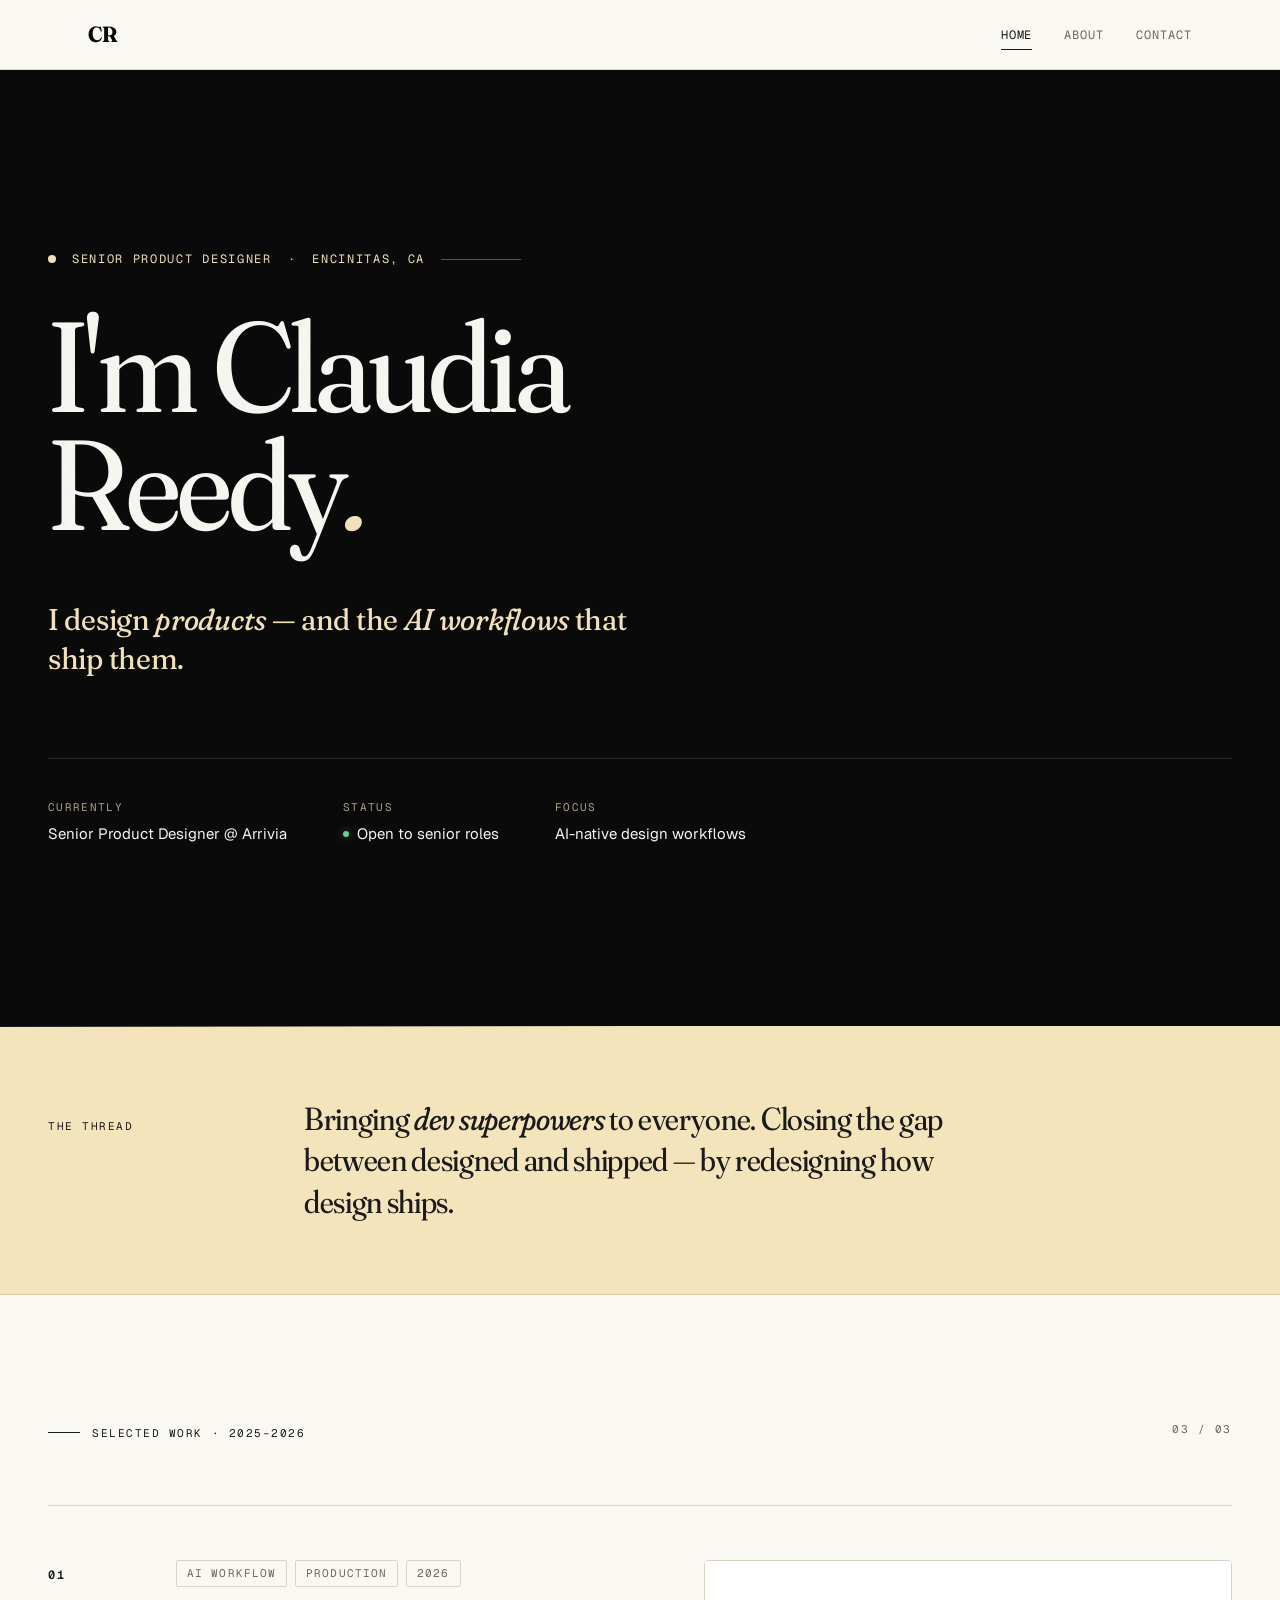
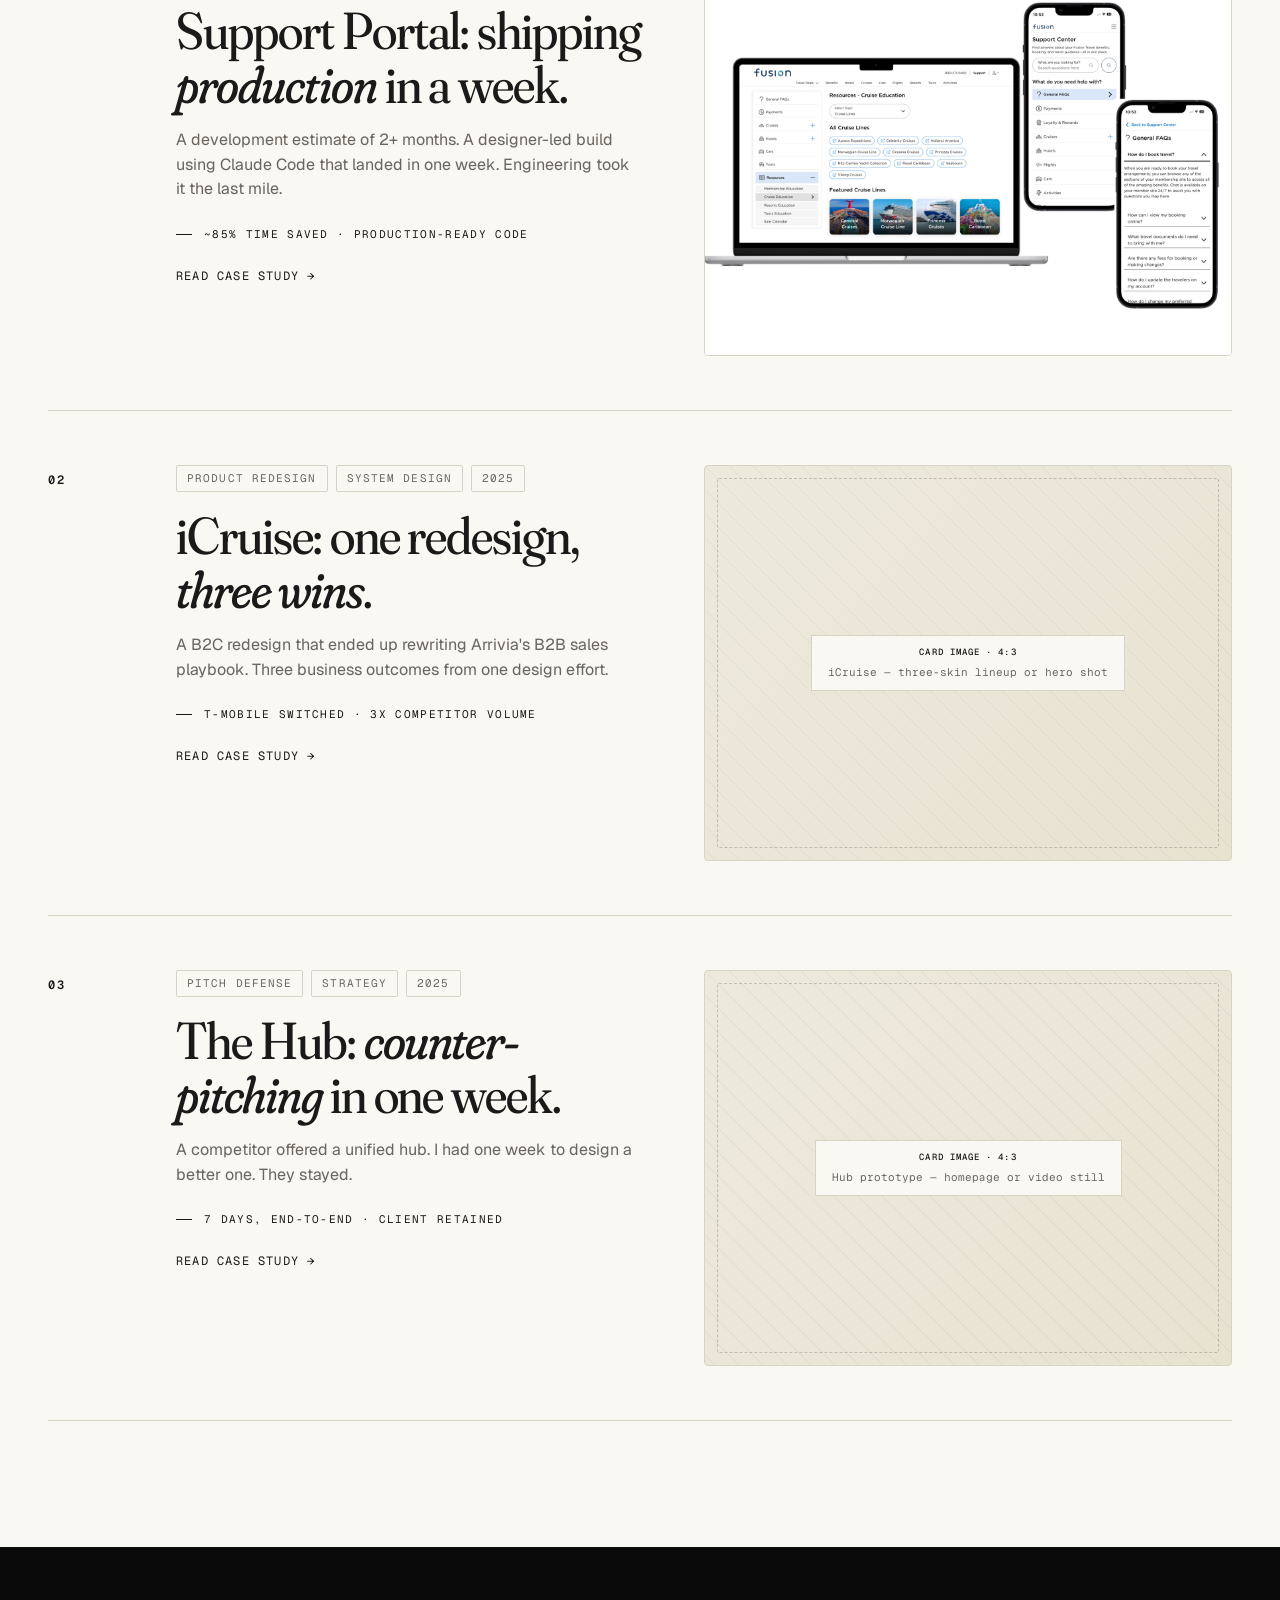
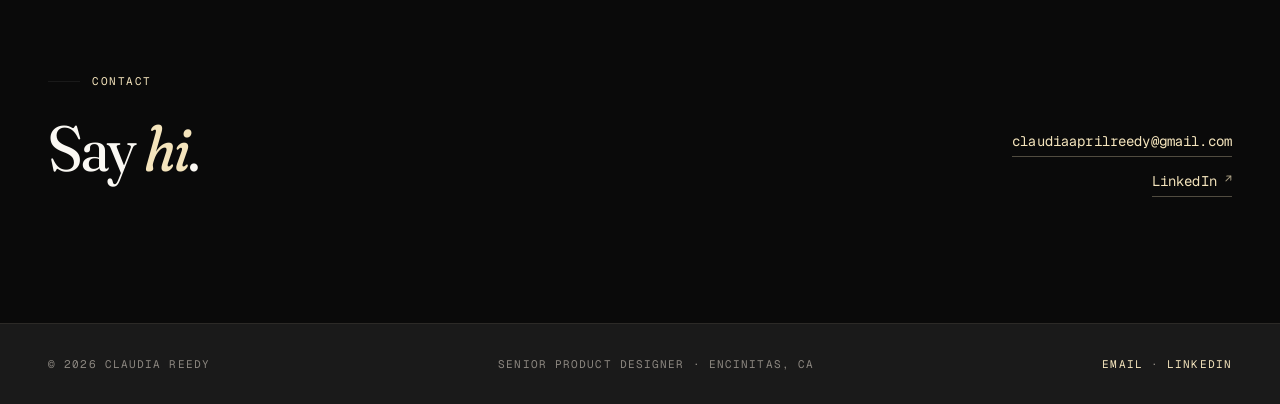
==== commit c1ca05fe: "Add Support Portal case-card image 3-device mockup (laptop + 2 phones) optimized to 1600px / 208KB. " ====
--- a/index.html
+++ b/index.html
@@ -97,10 +97,7 @@
           <span class="case-arrow">Read case study →</span>
         </div>
         <div class="case-image">
-          <div class="vlabel">
-            <span class="vlabel-tag">Card Image · 4:3</span>
-            Support Portal — final shipped page
-          </div>
+          <img src="assets/images/support-portal-card.jpg" alt="Support Portal — final shipped page, shown on laptop and two mobile devices" loading="lazy">
         </div>
       </a>
 
@@ -159,7 +156,7 @@
     </div>
     <div class="contact-links">
       <a href="mailto:claudiaaprilreedy@gmail.com" class="contact-link">claudiaaprilreedy@gmail.com</a>
-      <a href="https://www.linkedin.com/in/claudia-reedy-803a4534b/" class="contact-link" target="_blank" rel="noopener">LinkedIn <span class="arrow" aria-hidden="true">↗</span></a>
+      <a href="https://www.linkedin.com/in/claudiareedy/" class="contact-link" target="_blank" rel="noopener">LinkedIn <span class="arrow" aria-hidden="true">↗</span></a>
     </div>
   </div>
 </section>
@@ -171,7 +168,7 @@
     <span>
       <a href="mailto:claudiaaprilreedy@gmail.com">Email</a>
       ·
-      <a href="https://www.linkedin.com/in/claudia-reedy-803a4534b/" target="_blank" rel="noopener">LinkedIn</a>
+      <a href="https://www.linkedin.com/in/claudiareedy/" target="_blank" rel="noopener">LinkedIn</a>
     </span>
   </div>
 </footer>
--- a/styles/home.css
+++ b/styles/home.css
@@ -416,6 +416,18 @@
   font-weight: 500;
 }
 
+/* When a real image is dropped in, hide the placeholder decoration
+   (diagonal lines + dashed inner border) and let the image cover. */
+.case-image:has(img)::before,
+.case-image:has(img)::after { display: none; }
+
+.case-image img {
+  width: 100%;
+  height: 100%;
+  object-fit: cover;
+  display: block;
+}
+
 /* ============ HOME MOBILE ============ */
 @media (max-width: 768px) {
   .nav-links a:first-child { display: none; }
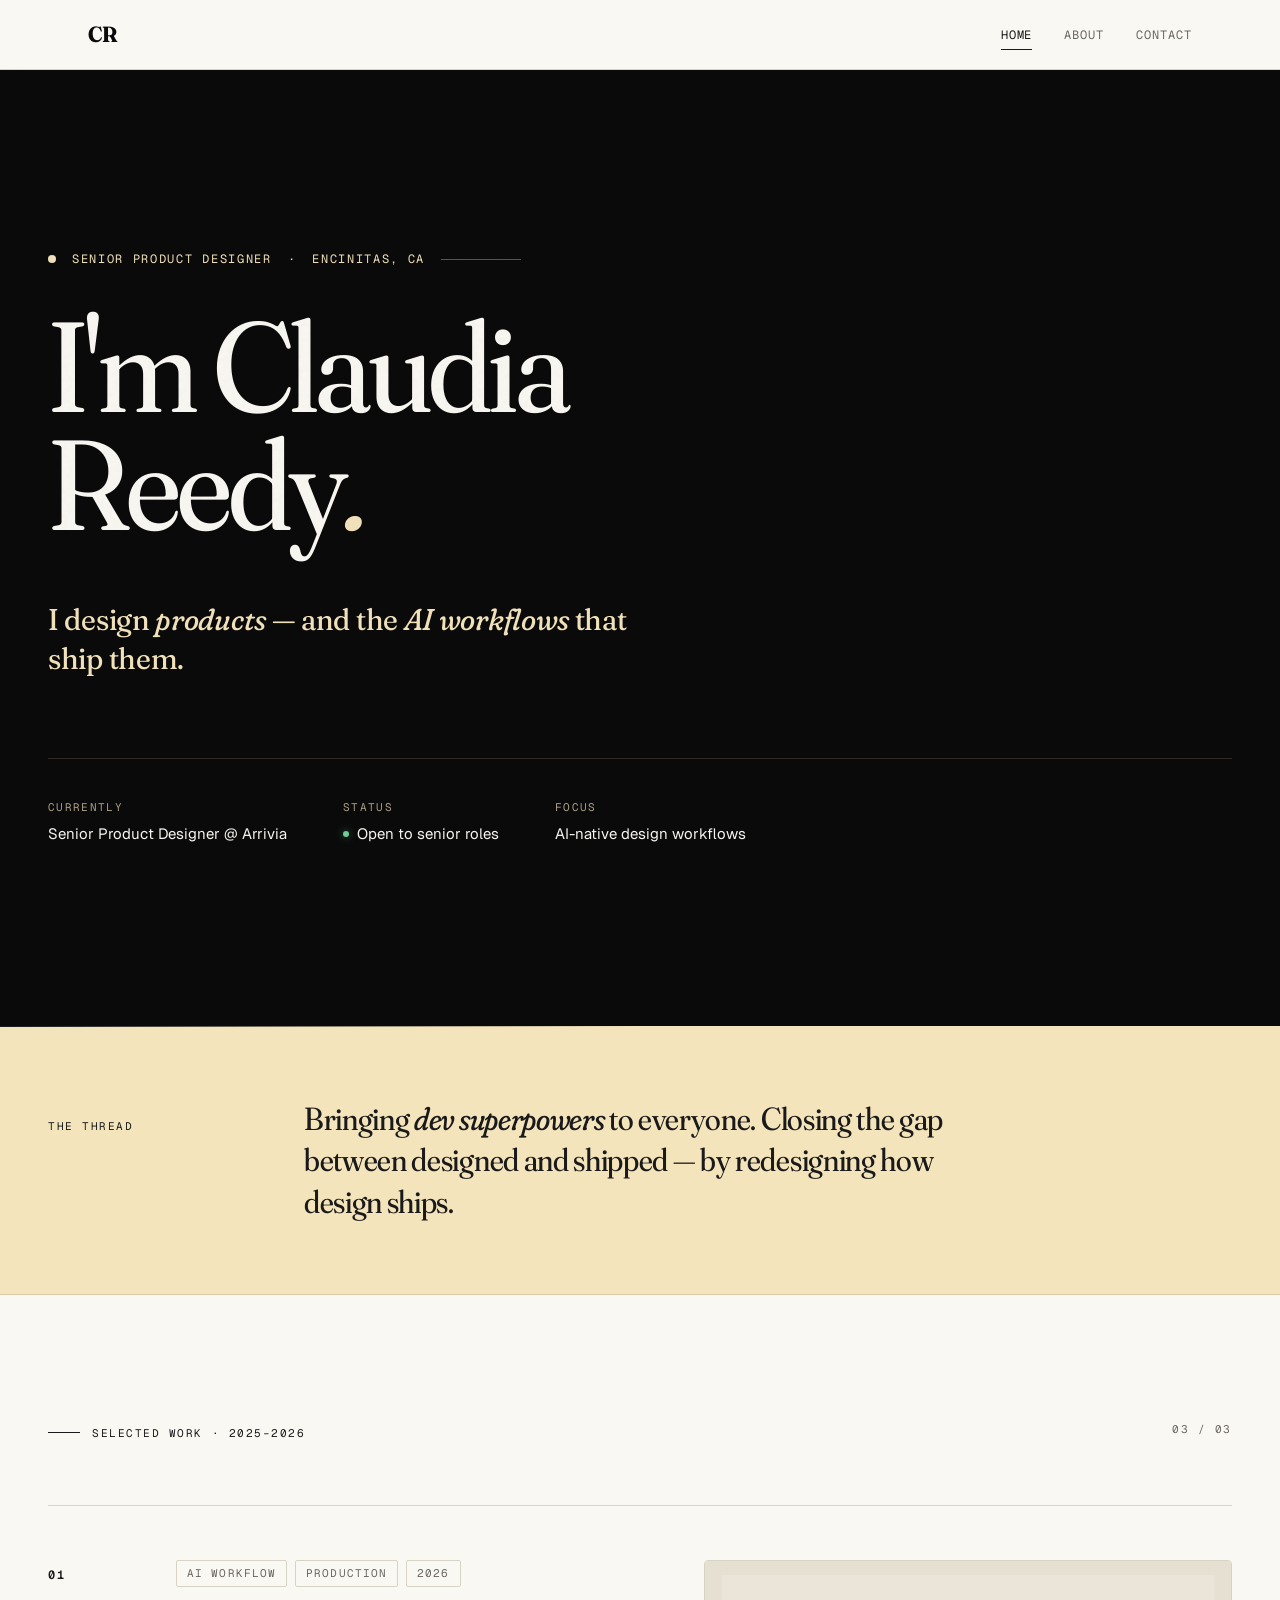
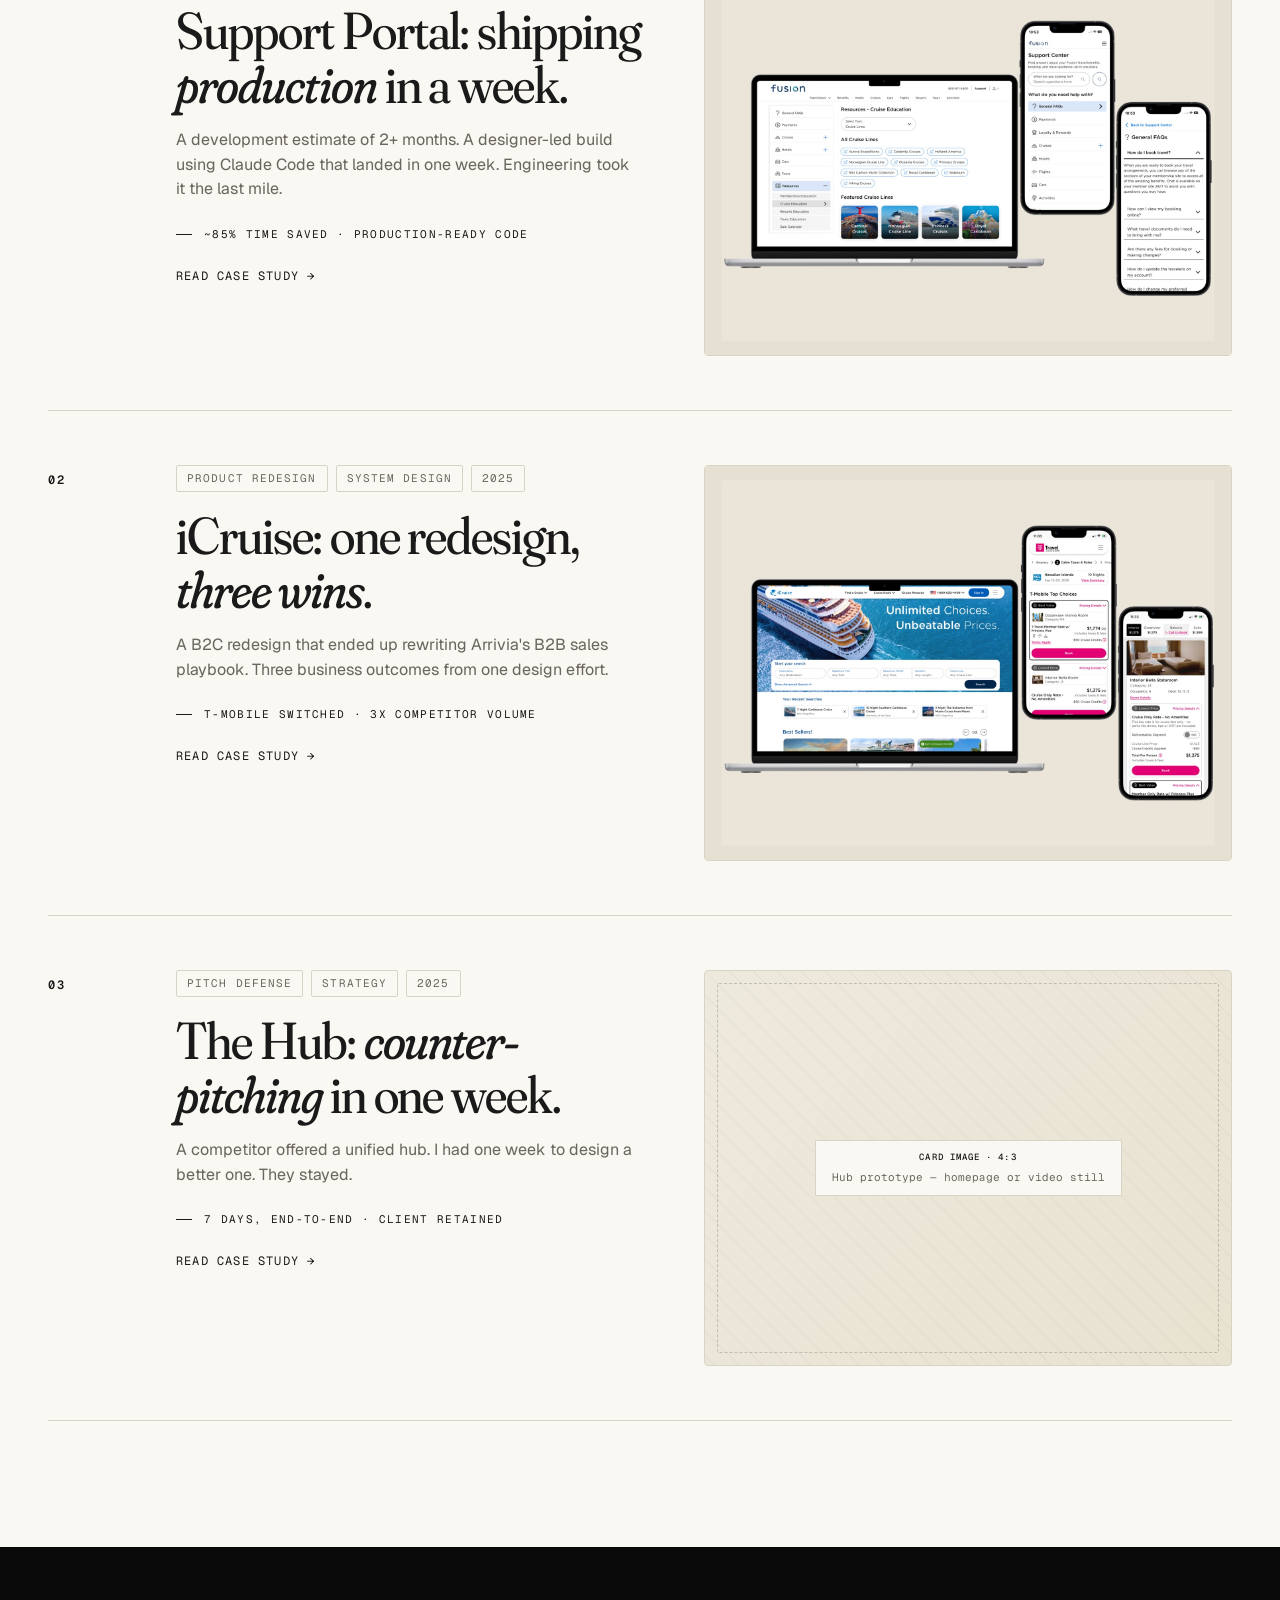
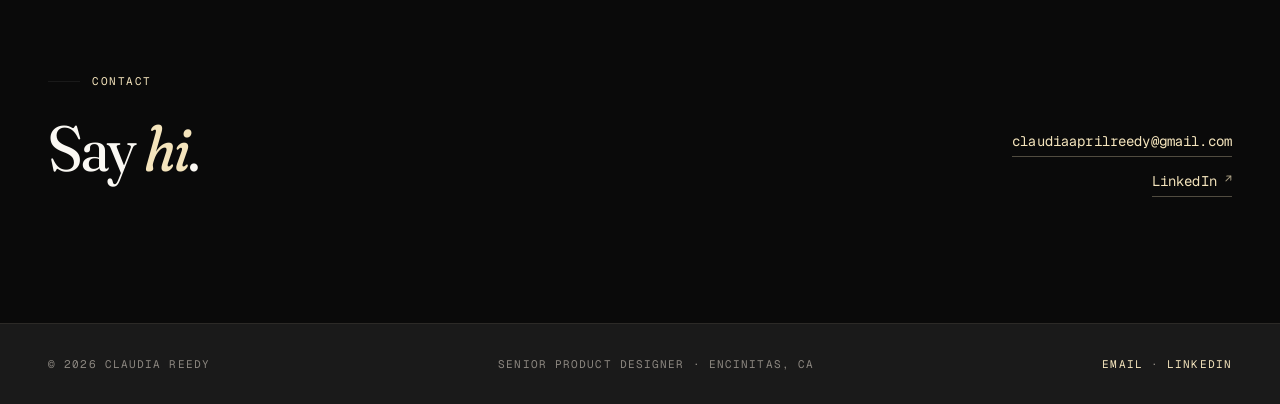
==== commit 13d85ad3: "Add iCruise case-card image iCruise default on laptop + two T-Mobile-branded mobile views, showcasin" ====
--- a/index.html
+++ b/index.html
@@ -115,10 +115,7 @@
           <span class="case-arrow">Read case study →</span>
         </div>
         <div class="case-image">
-          <div class="vlabel">
-            <span class="vlabel-tag">Card Image · 4:3</span>
-            iCruise — three-skin lineup or hero shot
-          </div>
+          <img src="assets/images/icruise-card.jpg" alt="iCruise homepage on laptop alongside two T-Mobile-branded mobile views — showcasing the white-label architecture" loading="lazy">
         </div>
       </a>
 
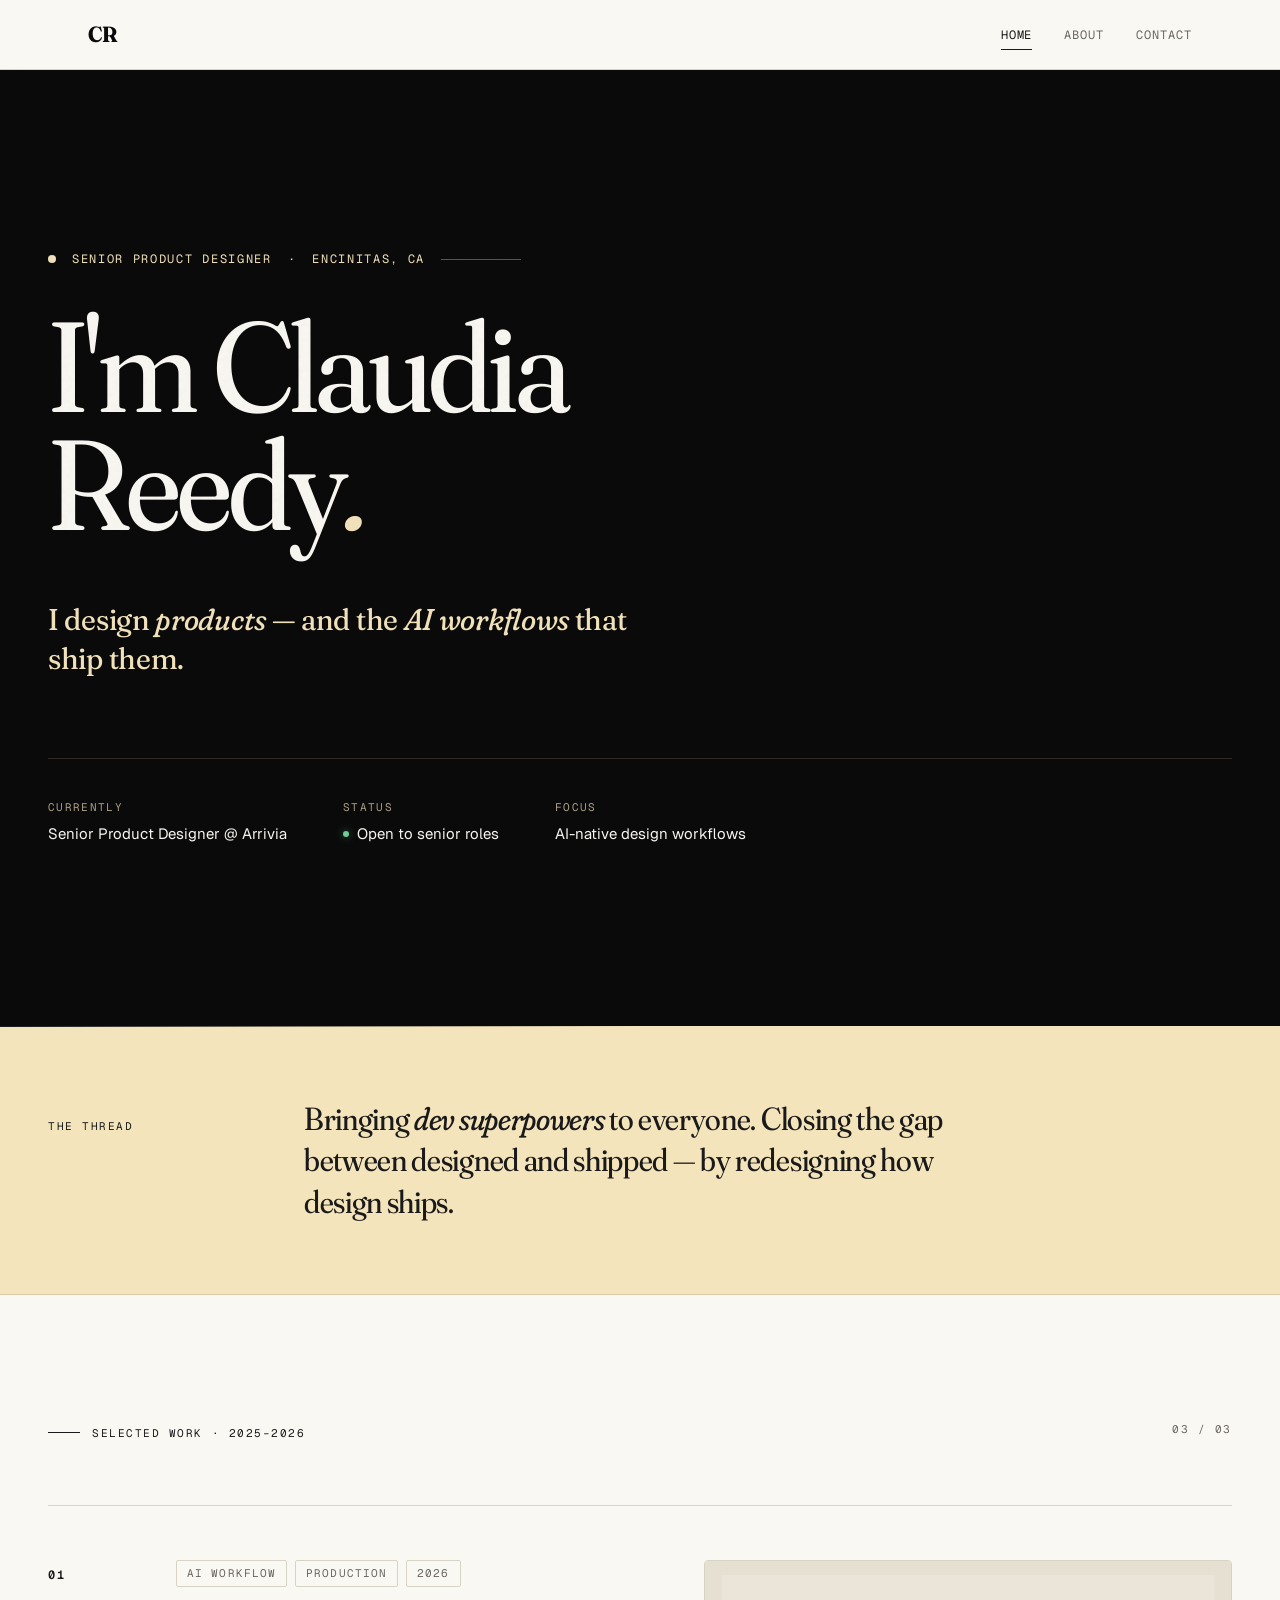
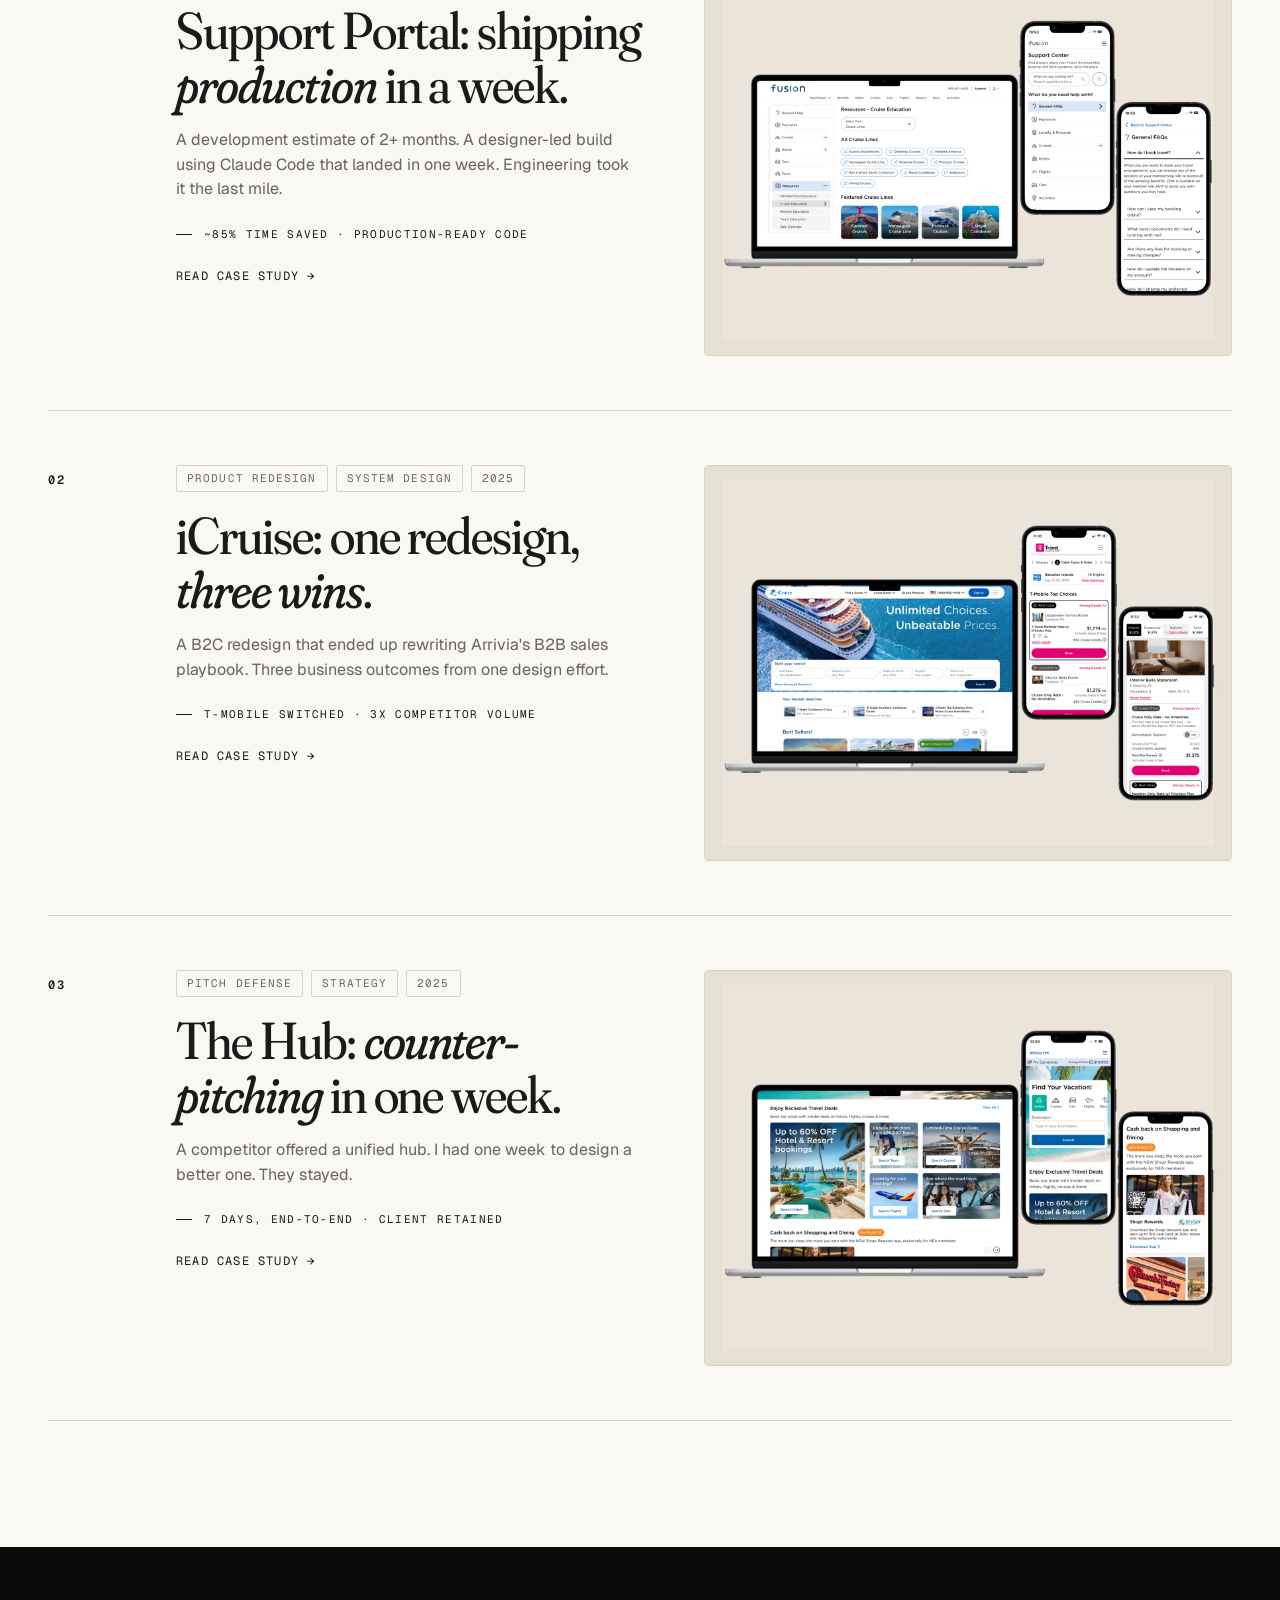
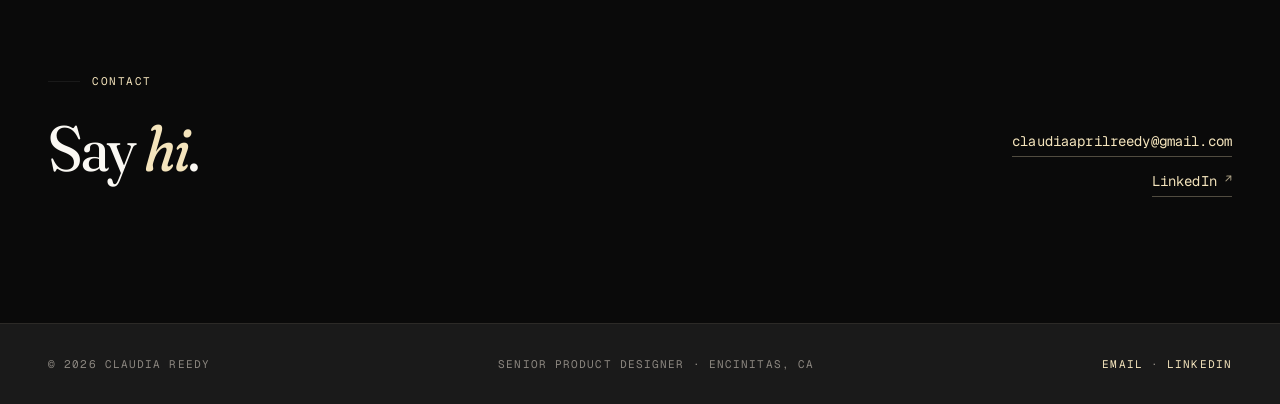
==== commit cd41ed9b: "Add NEA Hub case-card image NEA member benefits Hub on laptop + Find Your Vacation + Shopr Rewards o" ====
--- a/index.html
+++ b/index.html
@@ -133,10 +133,7 @@
           <span class="case-arrow">Read case study →</span>
         </div>
         <div class="case-image">
-          <div class="vlabel">
-            <span class="vlabel-tag">Card Image · 4:3</span>
-            Hub prototype — homepage or video still
-          </div>
+          <img src="assets/images/nea-hub-card.jpg" alt="NEA member benefits Hub on laptop alongside two NEA-branded mobile views — the unified-experience prototype" loading="lazy">
         </div>
       </a>
 
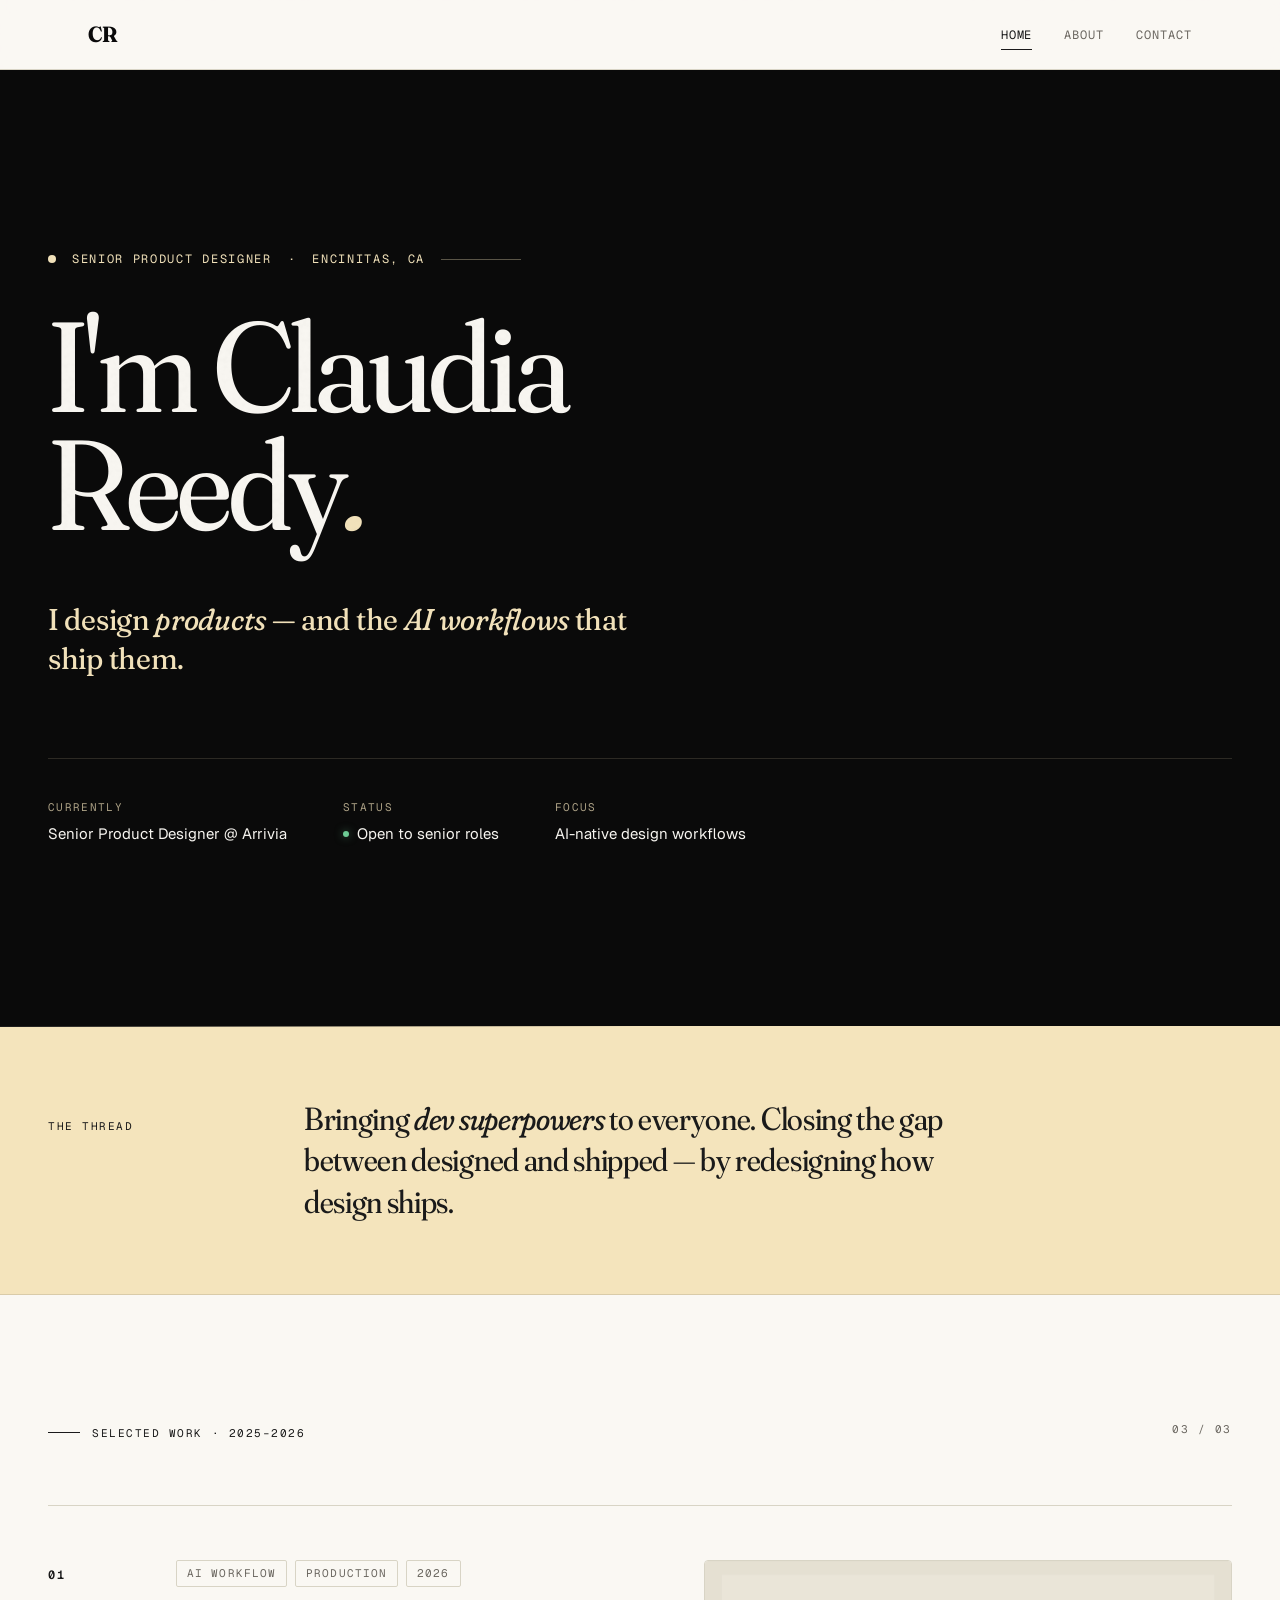
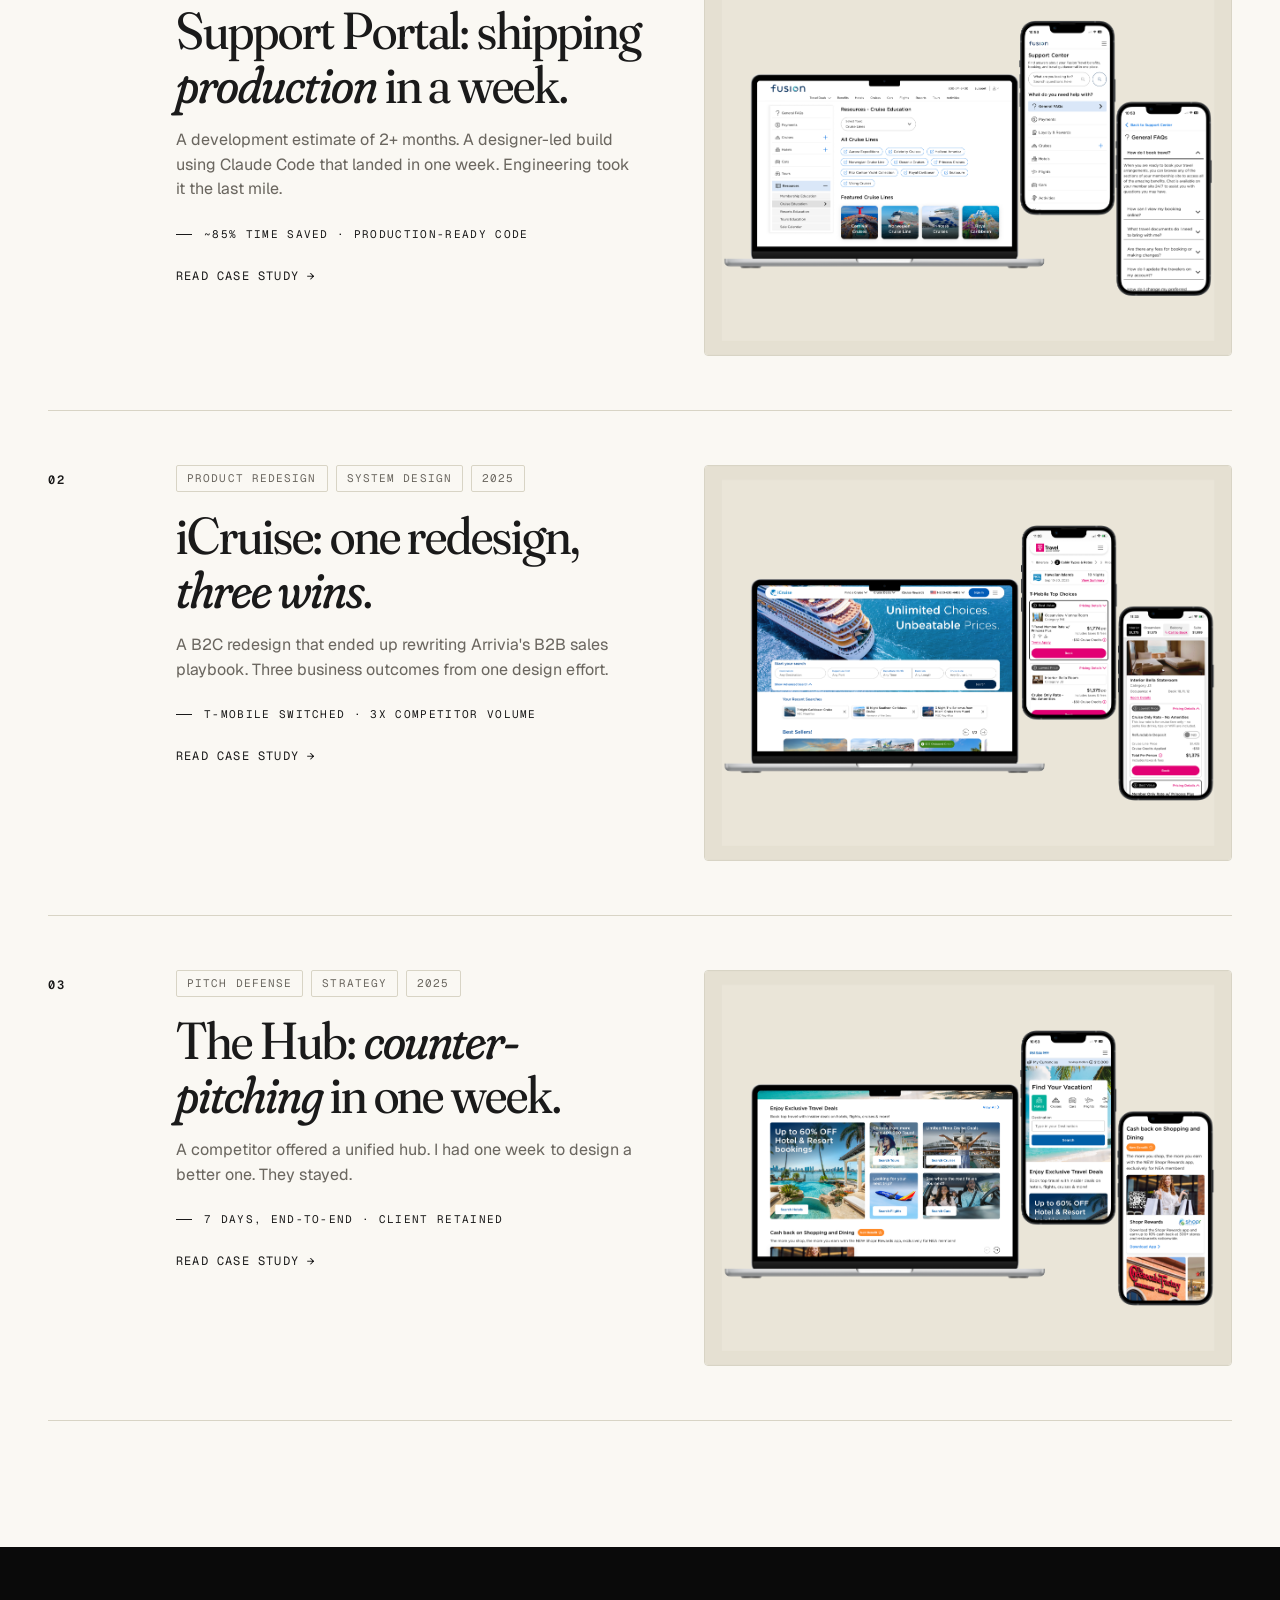
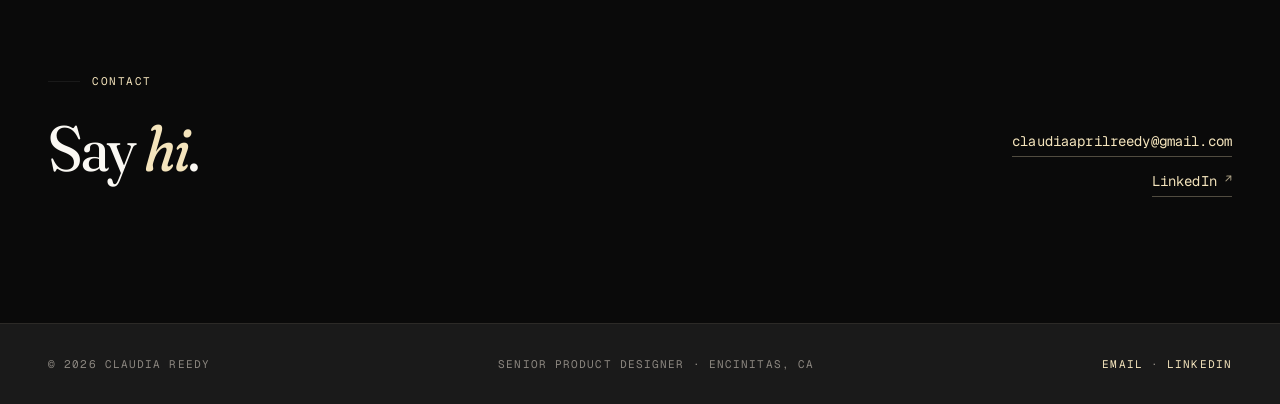
==== commit ec40785f: "Upgrade home + about images to lossless / max-quality UI mockups (3 case cards) → PNG at 2400px wide" ====
--- a/index.html
+++ b/index.html
@@ -97,7 +97,7 @@
           <span class="case-arrow">Read case study →</span>
         </div>
         <div class="case-image">
-          <img src="assets/images/support-portal-card.jpg" alt="Support Portal — final shipped page, shown on laptop and two mobile devices" loading="lazy">
+          <img src="assets/images/support-portal-card.png" alt="Support Portal — final shipped page, shown on laptop and two mobile devices" loading="lazy">
         </div>
       </a>
 
@@ -115,7 +115,7 @@
           <span class="case-arrow">Read case study →</span>
         </div>
         <div class="case-image">
-          <img src="assets/images/icruise-card.jpg" alt="iCruise homepage on laptop alongside two T-Mobile-branded mobile views — showcasing the white-label architecture" loading="lazy">
+          <img src="assets/images/icruise-card.png" alt="iCruise homepage on laptop alongside two T-Mobile-branded mobile views — showcasing the white-label architecture" loading="lazy">
         </div>
       </a>
 
@@ -133,7 +133,7 @@
           <span class="case-arrow">Read case study →</span>
         </div>
         <div class="case-image">
-          <img src="assets/images/nea-hub-card.jpg" alt="NEA member benefits Hub on laptop alongside two NEA-branded mobile views — the unified-experience prototype" loading="lazy">
+          <img src="assets/images/nea-hub-card.png" alt="NEA member benefits Hub on laptop alongside two NEA-branded mobile views — the unified-experience prototype" loading="lazy">
         </div>
       </a>
 
--- a/styles/system.css
+++ b/styles/system.css
@@ -506,6 +506,23 @@
   margin-right: 8px;
 }
 
+/* When a real image or video is dropped into a visual-frame, hide
+   the placeholder decoration (diagonal lines, dashed border) and
+   let the media fill the frame. Mirrors the case-image / portrait
+   pattern used on home + about. */
+.visual-frame:has(img)::before,
+.visual-frame:has(img)::after,
+.visual-frame:has(video)::before,
+.visual-frame:has(video)::after { display: none; }
+
+.visual-frame img,
+.visual-frame video {
+  width: 100%;
+  height: 100%;
+  object-fit: cover;
+  display: block;
+}
+
 /* Full-bleed visual variant (case studies) */
 .visual-block.full {
   margin-left: calc(-1 * var(--pad));
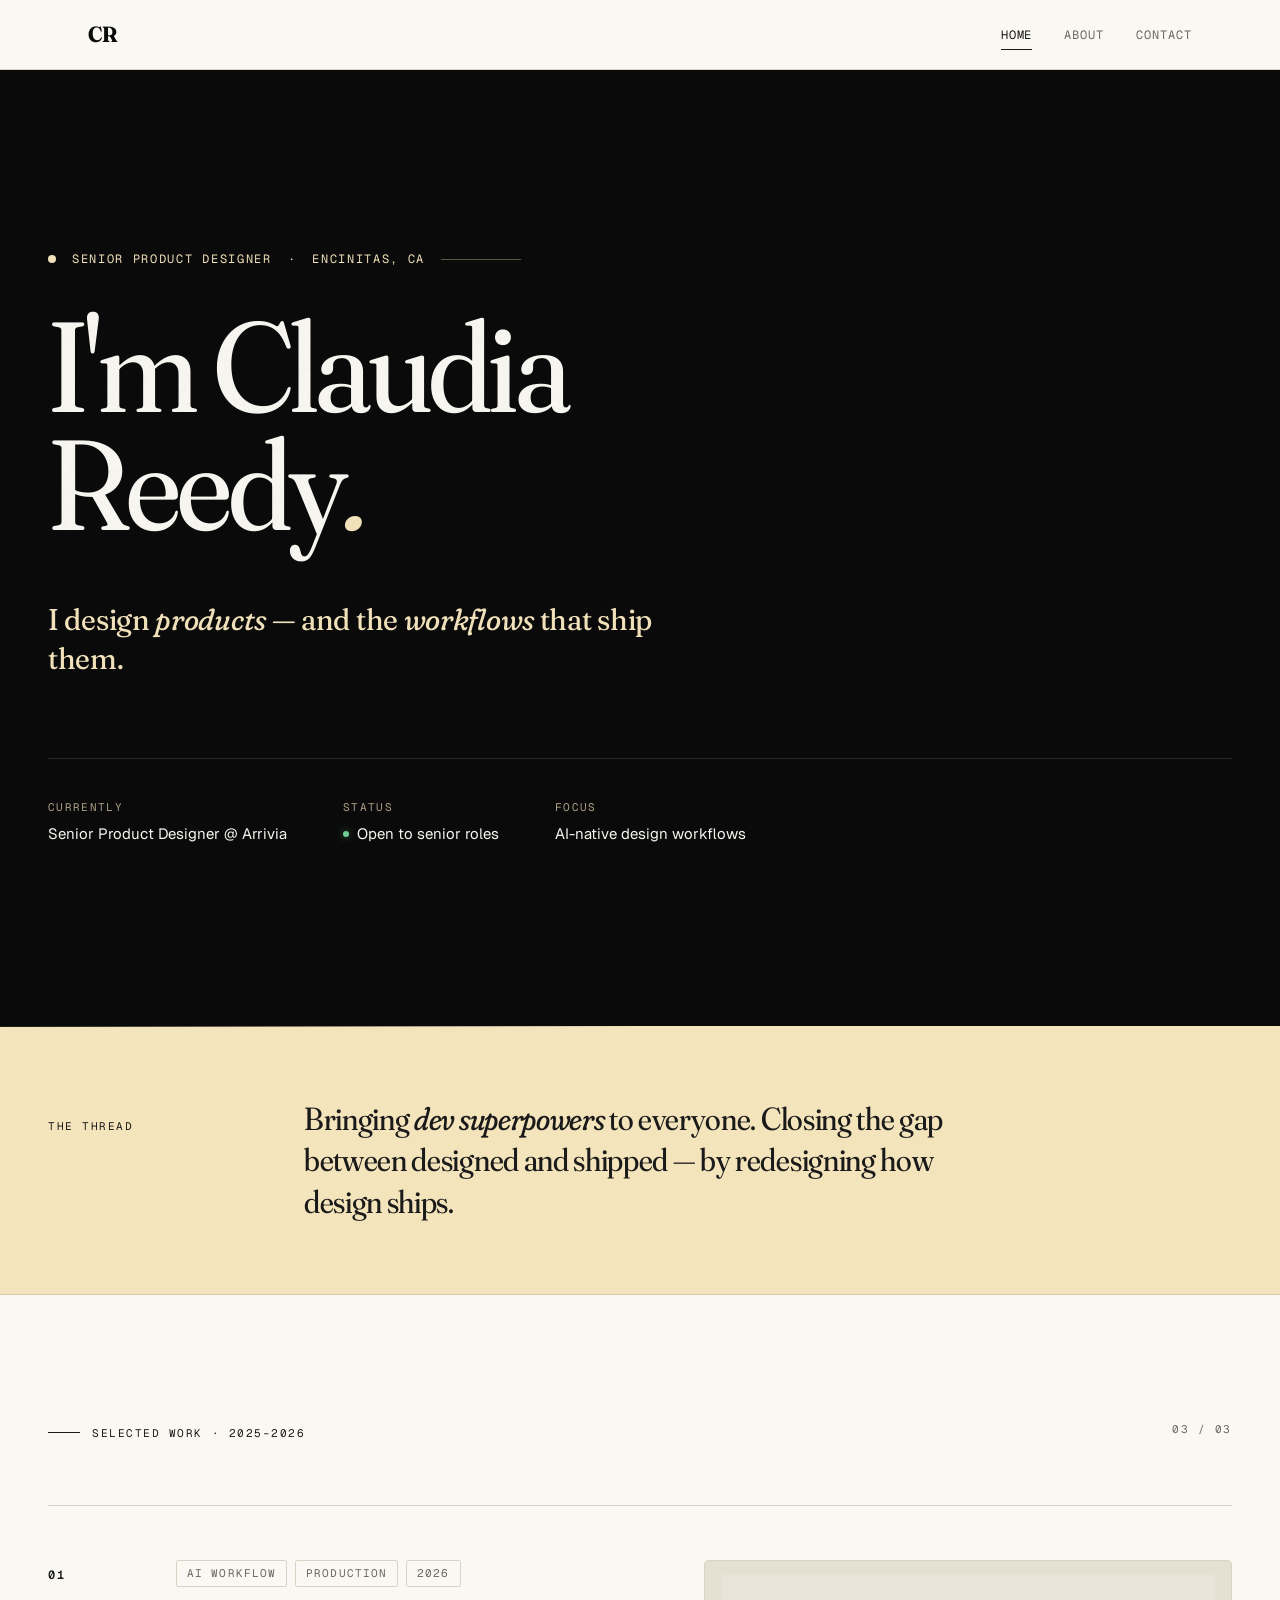
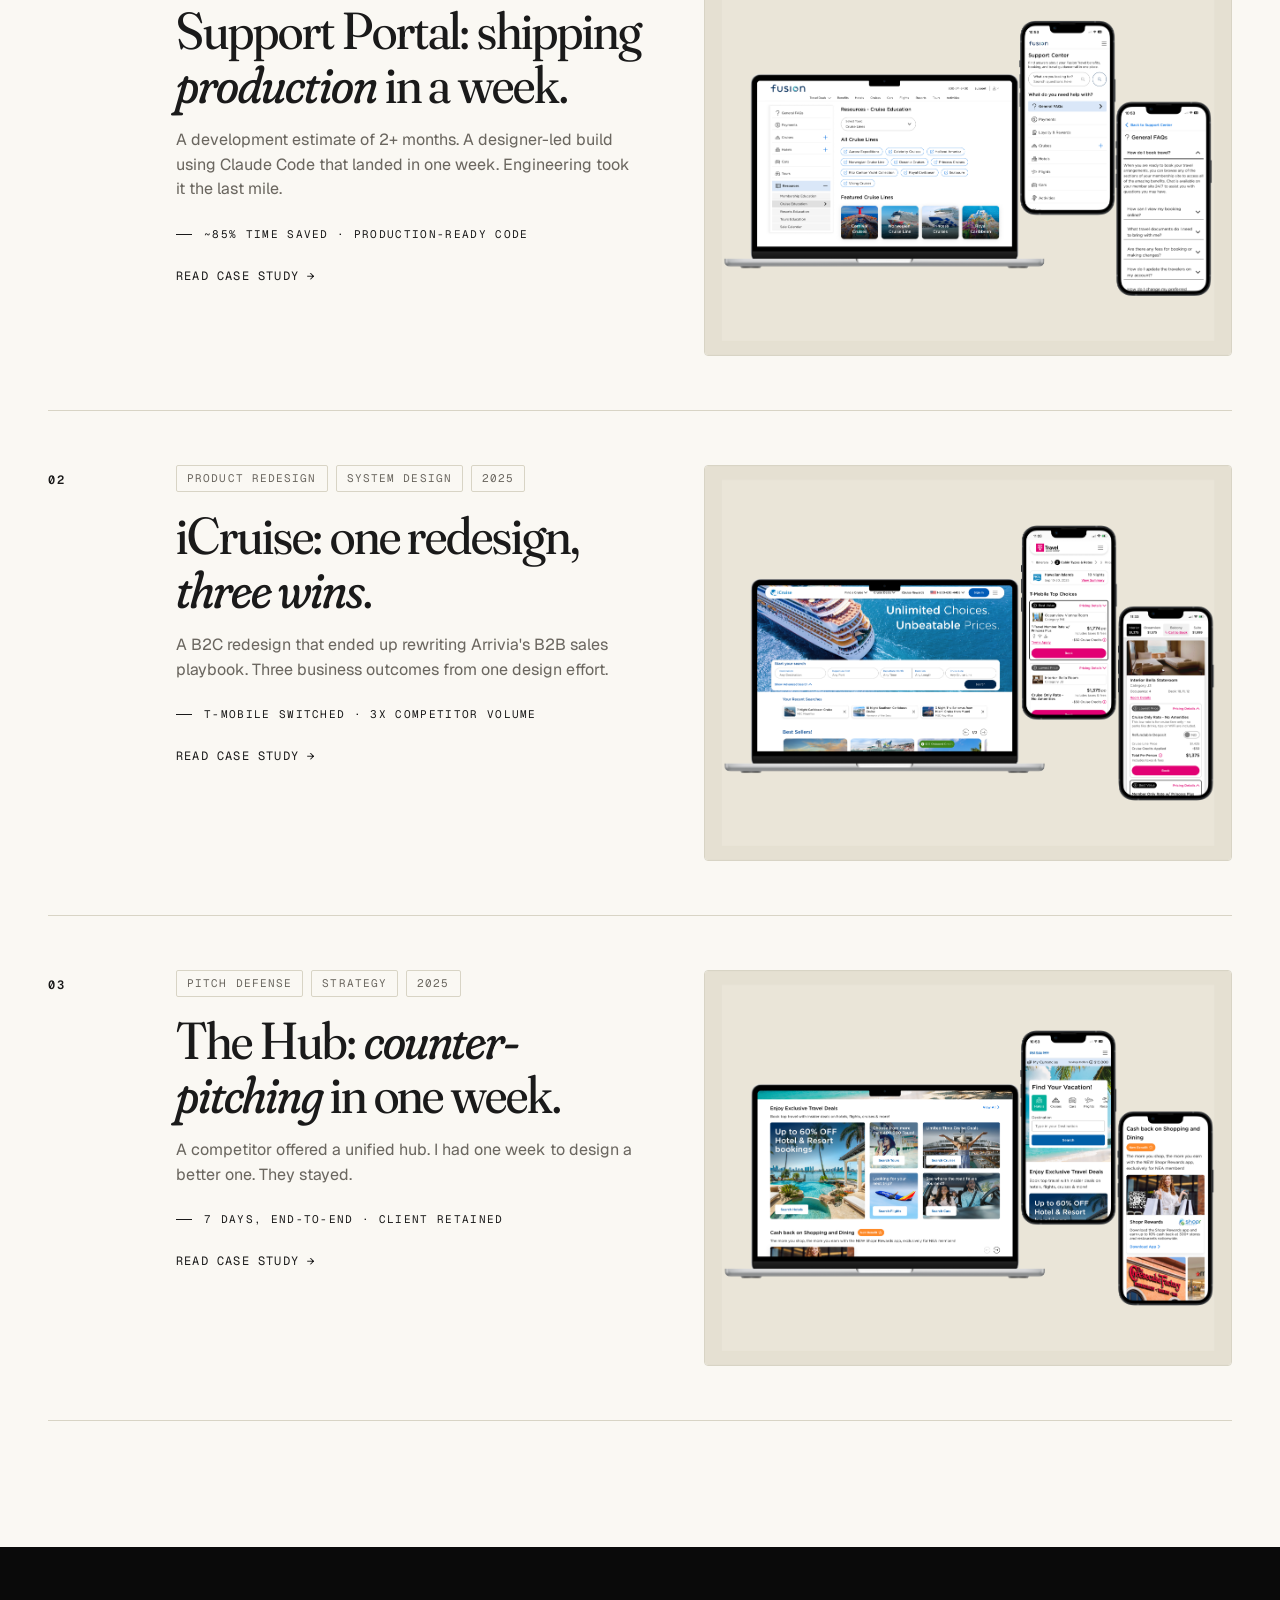
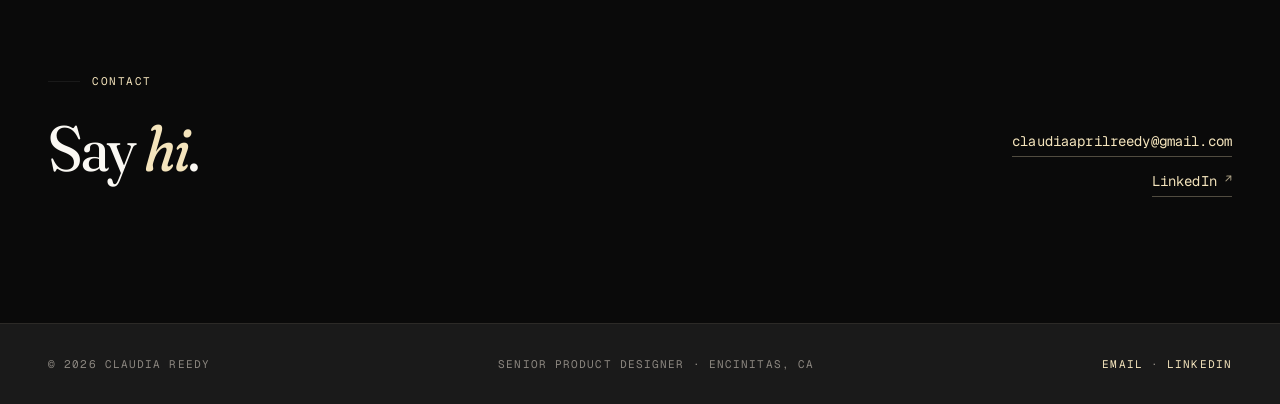
==== commit adecca86: "Home: drop AI from hero tagline to reduce repetition Co-Authored-By: Claude Opus 4.7 (1M context) <n" ====
--- a/index.html
+++ b/index.html
@@ -43,7 +43,7 @@
     </h1>
 
     <p class="hero-tagline">
-      I design <em>products</em> — and the <em>AI workflows</em> that ship them.
+      I design <em>products</em> — and the <em>workflows</em> that ship them.
     </p>
 
     <div class="hero-status">
--- a/styles/system.css
+++ b/styles/system.css
@@ -319,6 +319,13 @@
     grid-template-columns: 220px 1fr;
     gap: 64px;
   }
+
+  /* Anchor section-content to the wide column even when there are
+     multiple section-content chunks per body-inner (e.g. the iCruise
+     "Mid-Project" + "Post-Launch" chrono-markers split content into
+     several blocks). Without this, CSS Grid auto-places later chunks
+     in column 1 (the narrow label column) and the text gets squished. */
+  .section-content { grid-column: 2; }
 }
 
 .section-label {
@@ -523,6 +530,54 @@
   display: block;
 }
 
+/* Portrait variant — for stacked-mockup visuals (vertical sources)
+   that don't fit the default 16:9 frame. Constrains width so a tall
+   image doesn't dominate the page, centers it in the grid column. */
+.visual-block.portrait .visual-frame {
+  aspect-ratio: 5 / 6;
+  max-width: 640px;
+  margin: 0 auto;
+}
+
+.visual-block.portrait .visual-caption {
+  max-width: 640px;
+  margin-left: auto;
+  margin-right: auto;
+}
+
+/* Square variant — multi-device grid mockups (~1:1). Slightly wider
+   max than portrait so individual devices stay legible. */
+.visual-block.square .visual-frame {
+  aspect-ratio: 1 / 1;
+  max-width: 800px;
+  margin: 0 auto;
+}
+
+.visual-block.square .visual-caption {
+  max-width: 800px;
+  margin-left: auto;
+  margin-right: auto;
+}
+
+/* Landscape-flex variant — wider-than-square but not 16:9 sources
+   (e.g., 3:2 multi-laptop mockups). Use object-fit: contain so the
+   full source shows without cropping. */
+.visual-block.landscape .visual-frame {
+  aspect-ratio: 3 / 2;
+  max-width: 1100px;
+  margin: 0 auto;
+}
+
+.visual-block.landscape .visual-frame img {
+  object-fit: contain;
+}
+
+.visual-block.landscape .visual-caption {
+  max-width: 1100px;
+  margin-left: auto;
+  margin-right: auto;
+}
+
 /* Full-bleed visual variant (case studies) */
 .visual-block.full {
   margin-left: calc(-1 * var(--pad));
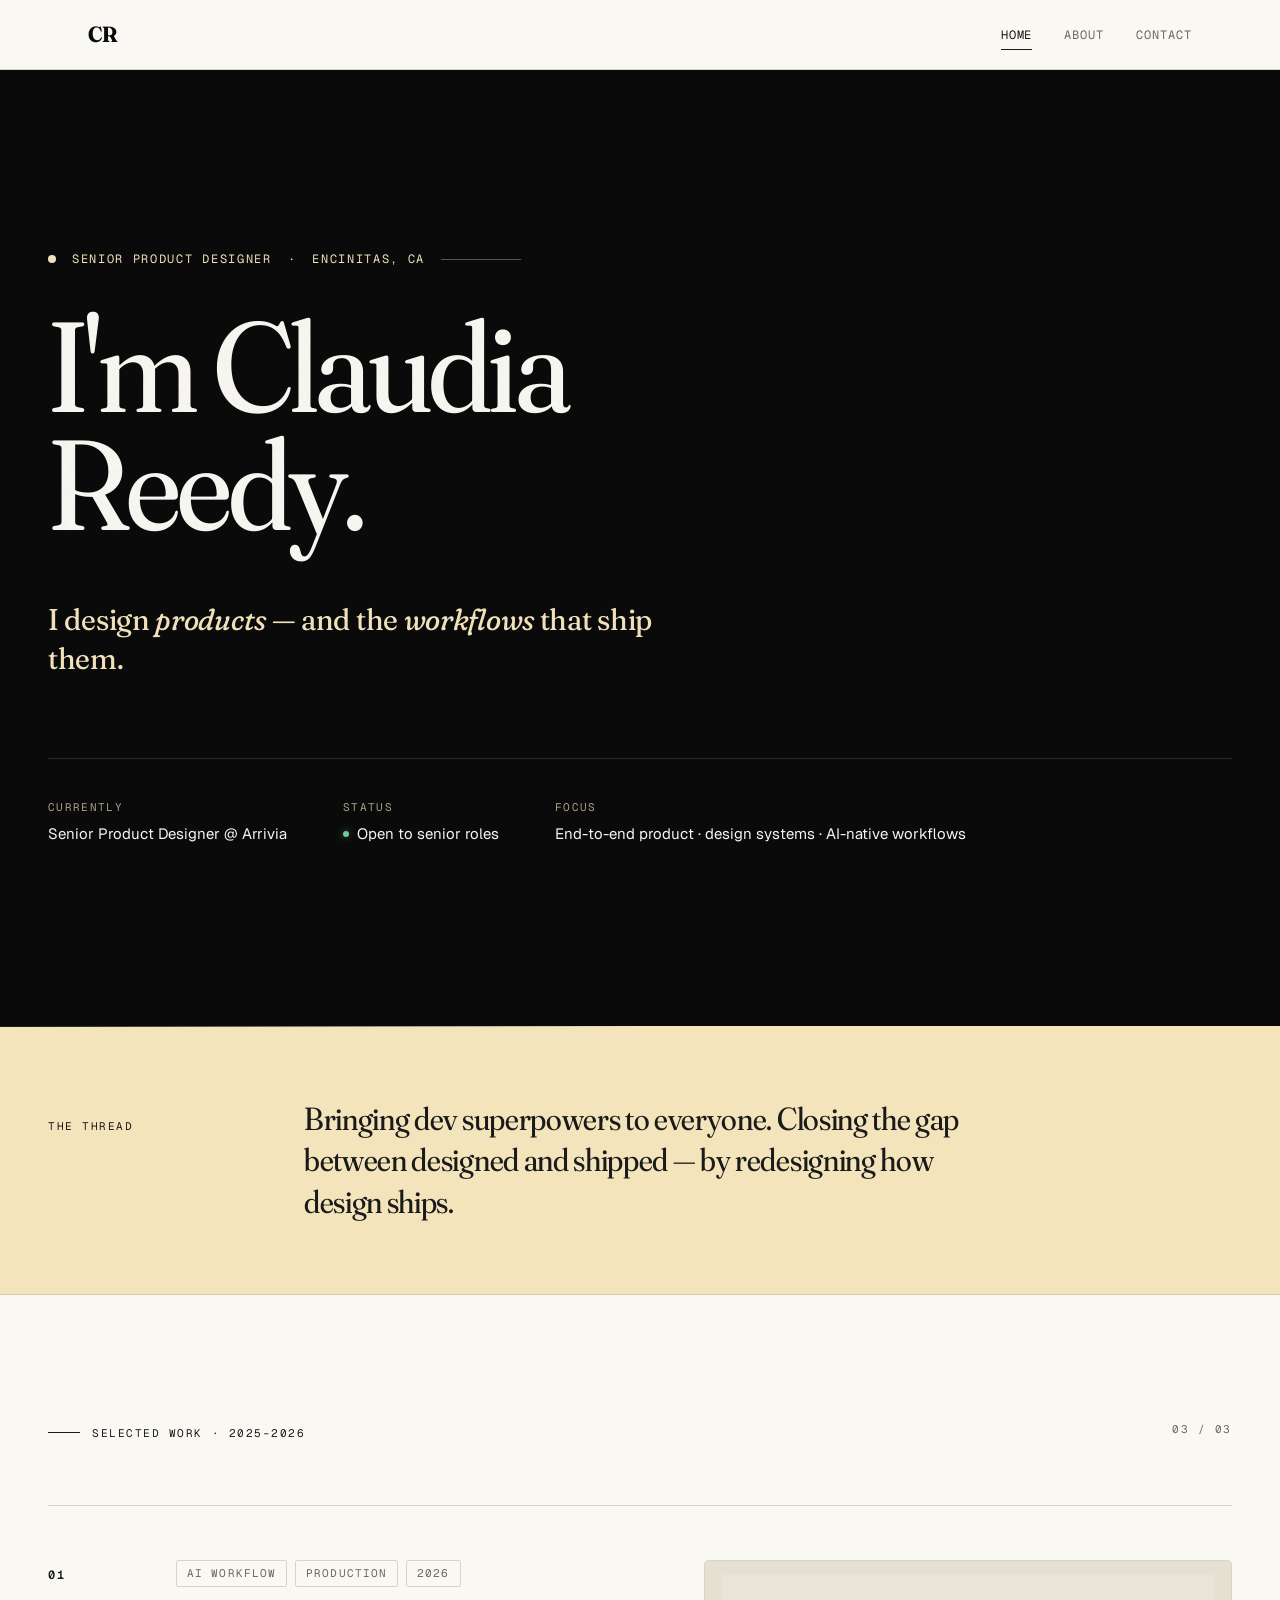
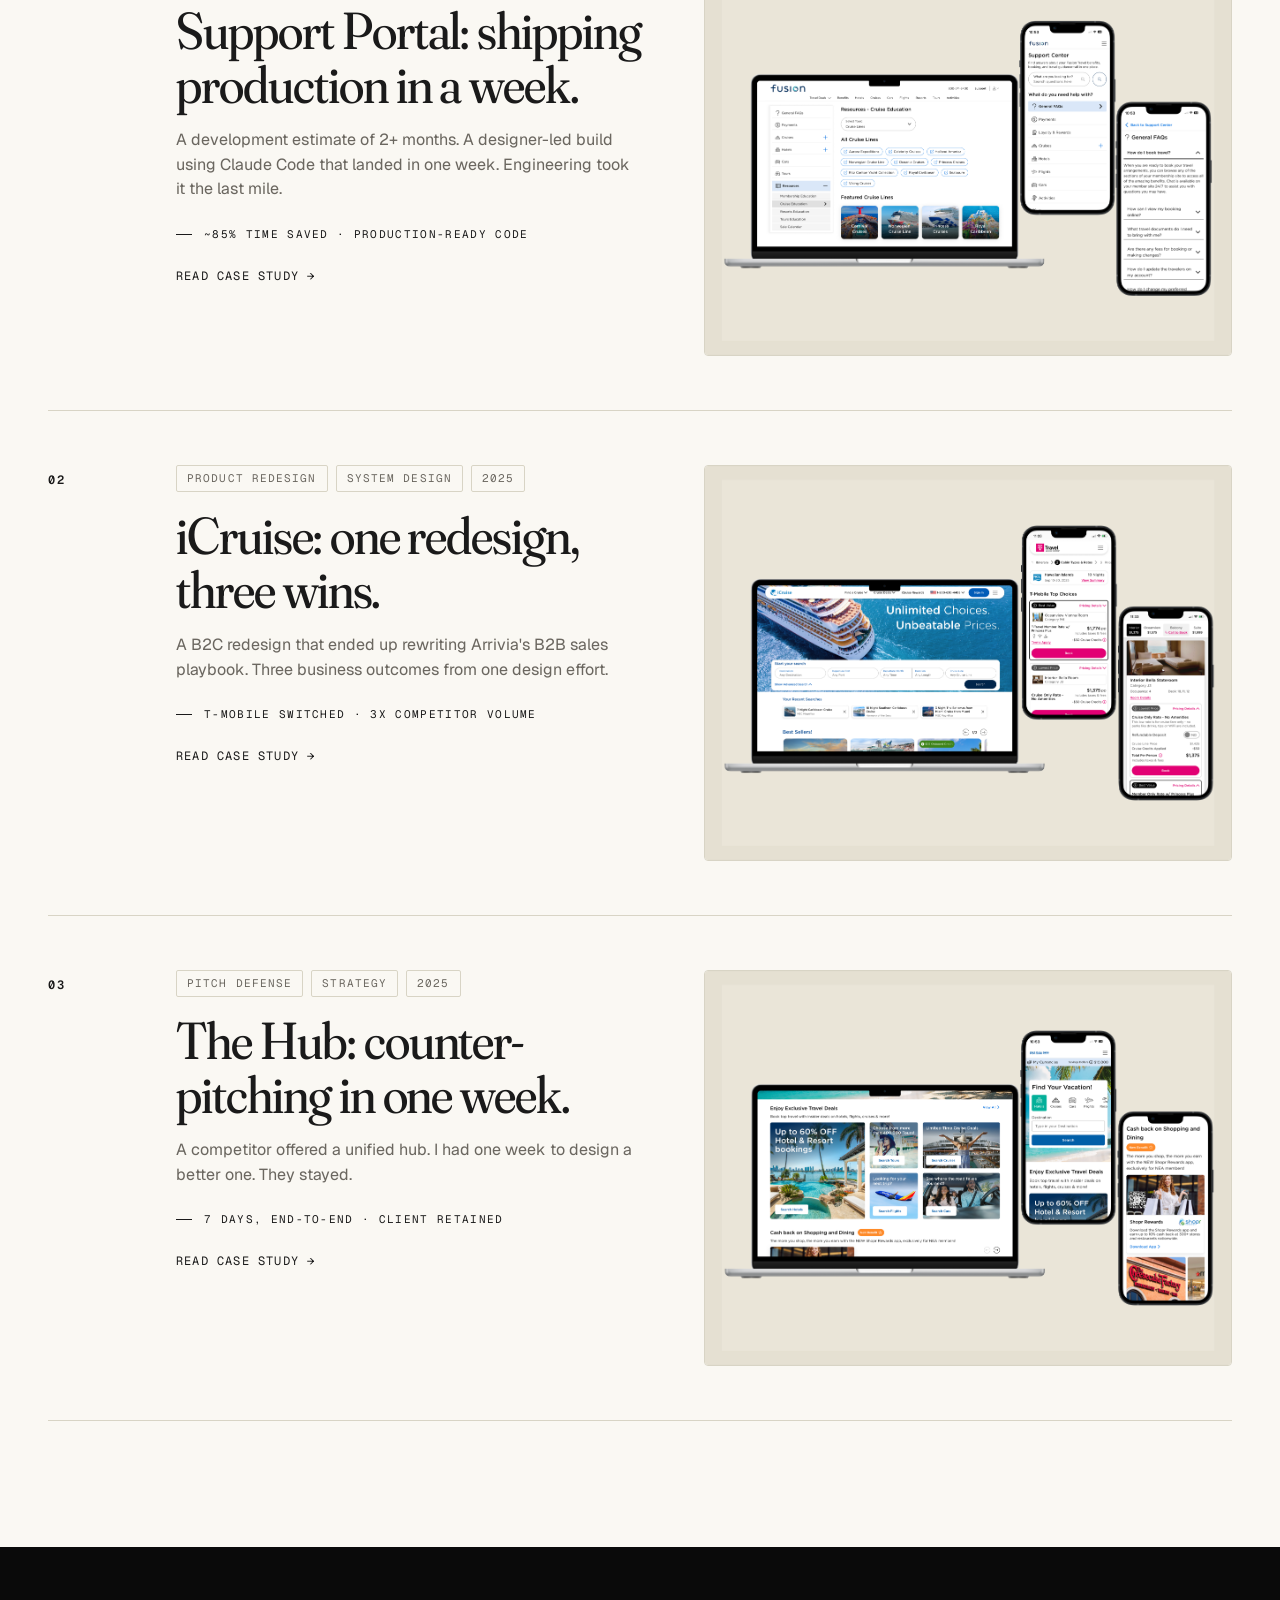
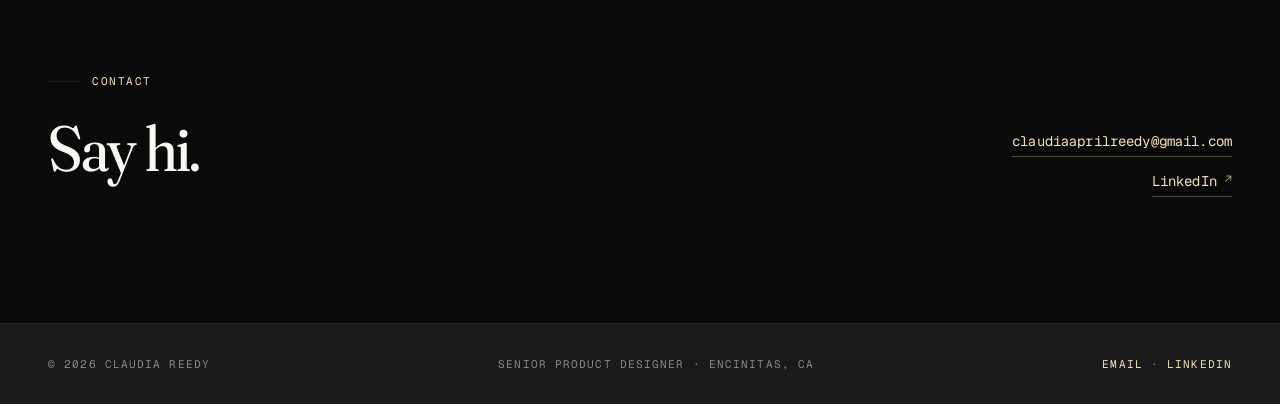
==== commit b6f73723: "Tone down italic frequency, balance Focus chip, drop internal attribution - Strip italics from body " ====
--- a/index.html
+++ b/index.html
@@ -39,7 +39,7 @@
     </div>
 
     <h1 class="hero-title">
-      I'm Claudia<br>Reedy<em>.</em>
+      I'm Claudia<br>Reedy.
     </h1>
 
     <p class="hero-tagline">
@@ -57,7 +57,7 @@
       </dl>
       <dl>
         <dt>Focus</dt>
-        <dd>AI-native design workflows</dd>
+        <dd>End-to-end product · design systems · AI-native workflows</dd>
       </dl>
     </div>
   </div>
@@ -68,7 +68,7 @@
   <div class="intro-inner">
     <div class="intro-label">The thread</div>
     <p class="intro-text">
-      Bringing <em>dev superpowers</em> to everyone. Closing the gap between designed and shipped — by redesigning how design ships.
+      Bringing dev superpowers to everyone. Closing the gap between designed and shipped — by redesigning how design ships.
     </p>
   </div>
 </section>
@@ -91,7 +91,7 @@
             <span>Production</span>
             <span>2026</span>
           </div>
-          <h2 class="case-title">Support Portal: shipping <em>production</em> in a week.</h2>
+          <h2 class="case-title">Support Portal: shipping production in a week.</h2>
           <p class="case-desc">A development estimate of 2+ months. A designer-led build using Claude Code that landed in one week. Engineering took it the last mile.</p>
           <div class="case-stat">~85% time saved · Production-ready code</div>
           <span class="case-arrow">Read case study →</span>
@@ -109,7 +109,7 @@
             <span>System Design</span>
             <span>2025</span>
           </div>
-          <h2 class="case-title">iCruise: one redesign, <em>three wins</em>.</h2>
+          <h2 class="case-title">iCruise: one redesign, three wins.</h2>
           <p class="case-desc">A B2C redesign that ended up rewriting Arrivia's B2B sales playbook. Three business outcomes from one design effort.</p>
           <div class="case-stat">T-Mobile switched · 3x competitor volume</div>
           <span class="case-arrow">Read case study →</span>
@@ -127,7 +127,7 @@
             <span>Strategy</span>
             <span>2025</span>
           </div>
-          <h2 class="case-title">The Hub: <em>counter-pitching</em> in one week.</h2>
+          <h2 class="case-title">The Hub: counter-pitching in one week.</h2>
           <p class="case-desc">A competitor offered a unified hub. I had one week to design a better one. They stayed.</p>
           <div class="case-stat">7 days, end-to-end · Client retained</div>
           <span class="case-arrow">Read case study →</span>
@@ -146,7 +146,7 @@
   <div class="cta-inner">
     <div>
       <div class="cta-eyebrow">Contact</div>
-      <h2 class="cta-title">Say <em>hi</em>.</h2>
+      <h2 class="cta-title">Say hi.</h2>
     </div>
     <div class="contact-links">
       <a href="mailto:claudiaaprilreedy@gmail.com" class="contact-link">claudiaaprilreedy@gmail.com</a>
